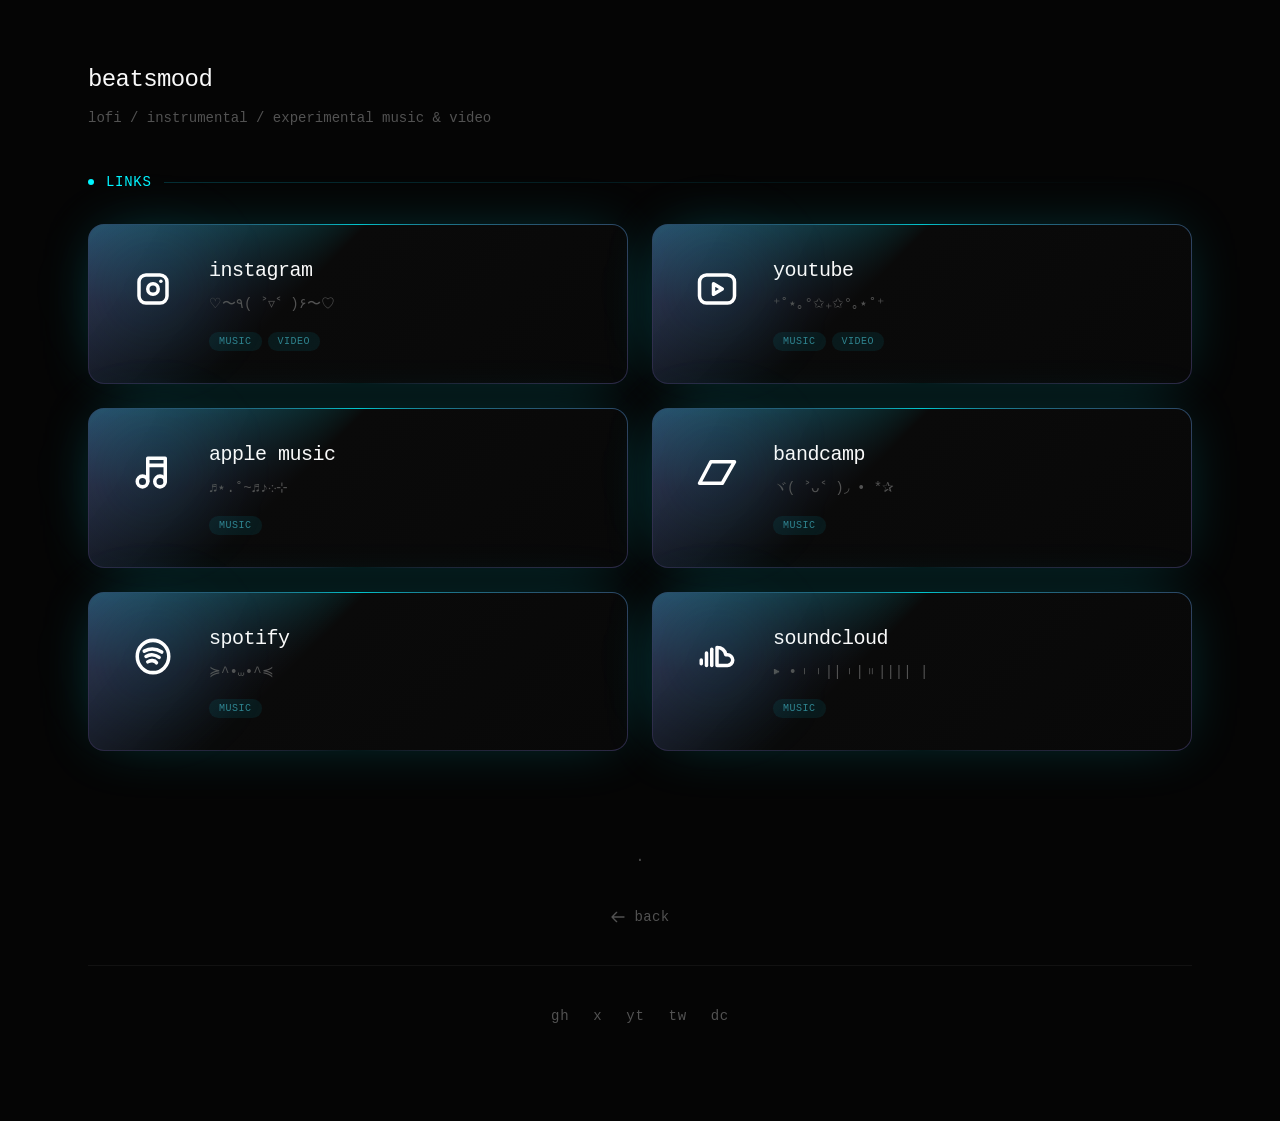
==== beatsmood.html @ aef875f8 "Add files via upload" ====
<!DOCTYPE html>
<html lang="en" class="h-full bg-void" style="view-transition-name:root">
<head>
    <meta charset="UTF-8">
    <meta name="viewport" content="width=device-width, initial-scale=1.0">
    <title>capsule</title>
    <meta name="description" content="builds things">
    <meta name="keywords" content="capsule, ai, beatsmood, music, art, capsulecomtr, artificial intelligence, builds things">
    <meta name="theme-color" content="#050505">
    <meta name="color-scheme" content="dark">
    
    <!-- View Transitions & Router -->
    <meta name="astro-view-transitions-enabled" content="true">
    <meta name="astro-view-transitions-fallback" content="animate">
    <script type="module" src="./astro/ClientRouter.js"></script>
    
    <!-- Favicon & Styles -->
    <link rel="icon" type="image/svg+xml" href="./favicon.svg?v=3">
    <link rel="icon" type="image/png" sizes="32x32" href="./images/logo.png">
    <link rel="canonical" href="https://capsule.com.tr">
    <link rel="stylesheet" href="./astro/BaseLayout.css">
    <script type="module" src="./astro/page.js"></script>
    
    <!-- Social Meta Tags (Open Graph / Twitter) -->
    <meta property="og:type" content="website">
    <meta property="og:url" content="https://capsule.com.tr">
    <meta property="og:title" content="capsule">
    <meta property="og:description" content="builds things.">
    <meta property="og:image" content="https://capsule.com.tr/images/logo.png">
    <meta name="twitter:card" content="summary_large_image">
    <meta name="twitter:creator" content="@capsulecomtr">
    <meta name="twitter:image" content="https://capsule.com.tr/images/logo.png">

    <script type="application/ld+json">
    {
      "@context": "https://schema.org",
      "@type": "WebSite",
      "name": "capsule",
      "url": "https://capsule.com.tr",
      "description": "capsule builds things.",
      "keywords": "capsule, ai, beatsmood, music"
    }
    </script>

    <!-- Plausible Analytics -->
    <script defer data-astro-rerun data-domain="capsule.com.tr" data-api="https://plausible.io/api/event">
    !function(){var t,n,e,i=document.currentScript,o={};function a(t,n,e){window.fetch&&fetch(t,{method:"POST",headers:{"Content-Type":"text/plain"},keepalive:!0,body:JSON.stringify(n)}).then(function(t){e&&e.callback&&e.callback({status:t.status})}).catch(function(t){e&&e.callback&&e.callback({error:t})})}var c=!1,r=location.href,l={},d=-1,u=0,s=0;function w(){var i=v();if(!t&&(d<e||i>=3e3)){d=e;var c={n:"engagement",sd:Math.round(e/n*100),d:o.domain,u:r,p:l,e:i,v:34};u=0,s=0,a(o.endpoint,c)}}function p(){"visible"===document.visibilityState&&document.hasFocus()&&0===u?u=Date.now():"hidden"!==document.visibilityState&&document.hasFocus()||(s=v(),u=0,w())}function v(){return u?s+(Date.now()-u):s}function f(){var t=document.body||{},n=document.documentElement||{};return Math.max(t.scrollHeight||0,t.offsetHeight||0,t.clientHeight||0,n.scrollHeight||0,n.offsetHeight||0,n.clientHeight||0)}function h(){var t,e;return t=window.innerHeight,e=window.scrollY,n<=t?n:e+t}function g(i,v){var g="pageview"===i;if(g&&c&&(w(),n=f(),e=h()),/^localhost$|^127(\.[0-9]+){0,2}\.[0-9]+$|^\[::1?\]$/.test(location.hostname)||"file:"===location.protocol)return m(i,v,"localhost");if((window._phantom||window.__nightmare||window.navigator.webdriver||window.Cypress)&&!window.__plausible)return m(i,v);try{if("true"===window.localStorage.plausible_ignore)return m(i,v,"localStorage flag")}catch(t){}var b={};b.n=i,b.v=34,b.u=location.href,b.d=o.domain,b.r=document.referrer||null,v&&v.meta&&(b.m=JSON.stringify(v.meta)),v&&v.props&&(b.p=v.props),v&&!1===v.interactive&&(b.i=!1),g&&(t=!1,r=b.u,l=b.p,d=-1,s=0,u=Date.now(),c||(document.addEventListener("visibilitychange",p),window.addEventListener("blur",p),window.addEventListener("focus",p),c=!0)),a(o.endpoint,b,v)}function m(n,e,i){i&&o.logging&&console.warn("Ignoring Event: "+i),e&&e.callback&&e.callback(),"pageview"===n&&(t=!0)}!function t(a){o.endpoint=i.getAttribute("data-api")||new URL(i.src).origin+"/api/event",o.domain=i.getAttribute("data-domain"),o.logging=!0,n=f(),e=h(),new ResizeObserver(function(){n=f()}).observe(document.documentElement),document.addEventListener("scroll",function(){var t=h();t>e&&(e=t)}),function(t){function n(n){n&&e===location.pathname||(e=location.pathname,t("pageview"))}var e,i=function(){n(!0)},o=window.history;if(o.pushState){var a=o.pushState;o.pushState=function(){a.apply(this="pageview")},window.addEventListener("popstate",i)}"hidden"===document.visibilityState||"prerender"===document.visibilityState?document.addEventListener("visibilitychange",function(){e||"visible"!==document.visibilityState||n()}):n(),window.addEventListener("pageshow",function(t){t.persisted&&n()})}(g);for(var c=window.plausible&&window.plausible.q||[],r=0;r<c.length;r++)g.apply(this,c[r]);window.plausible=g,window.plausible.init=t,window.plausible.v=34,window.plausible.l=!0}()}();
    </script>
</head>
<body class="min-h-full bg-void font-mono text-text selection:bg-accent/20"> 
    <main class="flex flex-col text-text"> 
        <div data-sponsor-directory="" class="relative mx-auto w-full max-w-6xl px-6 py-16"> 
            
            <!-- Header -->
            <header class="animate-fade-in-up relative mb-10 pr-12 opacity-0 sm:pr-14" style="animation-delay: 0s;"> 
                <h1 class="text-text text-2xl tracking-tight">beatsmood</h1> 
                <p class="text-muted mt-2 max-w-2xl text-sm leading-7">lofi / instrumental / experimental music & video</p>
            </header>
            <!-- Sponsors Sections Loop -->
            <div class="space-y-14"> 
                <div class="animate-fade-in-up opacity-0" style="animation-delay: 0.1s;"> 
                    <section id="platinum" data-sponsor-section=""> 
                        <div class="mb-8"> 
                            <div class="flex items-center gap-3"> 
                                <span class="inline-block size-1.5 rounded-full bg-accent" aria-hidden="true"></span> 
                                <h2 class="text-accent text-sm font-medium tracking-wider uppercase"> links </h2> 
                                <div class="h-px flex-1 bg-gradient-to-r from-cyan-400/20 to-transparent" aria-hidden="true"></div> 
                            </div> 
                        </div> 
                        
                        <div data-sponsor-grid="" class="grid grid-cols-1 gap-6 md:grid-cols-2"> 
                            
                            <!-- Instagram -->
                            <article data-sponsor-card="" data-kind="sponsor" data-tier="platinum" data-categories="photo,video" data-search="workos the only sane way to handle enterprise auth. sponsor platinum auth security"> 
                                <a href="http://instagram.com/beatsmood" target="_blank" rel="noopener noreferrer" class="sponsor-card-platinum group flex h-full items-start gap-5 rounded-2xl p-6 md:gap-6 md:p-8"> 
                                    <div class="relative shrink-0"> 
                                        <div class="absolute -inset-4 rounded-full bg-cyan-400/10 blur-2xl" aria-hidden="true"></div> 
                                        <div role="img" aria-label="workos" class="text-text flex shrink-0 items-center justify-center [&_svg]:size-full relative size-14 md:size-16"> 
                                            <img src="images/svg/instagram.svg" width="144" height="96" alt="Instagram" style="aspect-ratio: 144 / 96; object-fit: contain; filter: brightness(0) invert(1);"> 
                                        </div> 
                                    </div> 
                                    <div class="flex min-w-0 flex-1 flex-col"> 
                                        <h3 class="text-text text-lg font-medium tracking-tight md:text-xl"> instagram </h3>
                                        <p class="text-muted mt-2 text-sm leading-relaxed"> ♡〜٩( ˃▿˂ )۶〜♡ </p>  
                                        <div class="mt-4 flex flex-wrap gap-1.5"> 
                                            <span class="rounded-full bg-cyan-400/[0.08] px-2.5 py-0.5 text-[10px] tracking-wider text-cyan-300/50 uppercase"> music </span>
                                            <span class="rounded-full bg-cyan-400/[0.08] px-2.5 py-0.5 text-[10px] tracking-wider text-cyan-300/50 uppercase"> video </span> 
                                        </div> 
                                    </div> 
                                </a> 
                            </article>

                            <!-- Youtube-->
                            <article data-sponsor-card="" data-kind="sponsor" data-tier="platinum" data-categories="photo,video" data-search="workos the only sane way to handle enterprise auth. sponsor platinum auth security"> 
                                <a href="https://www.youtube.com/@beatsmood" target="_blank" rel="noopener noreferrer" class="sponsor-card-platinum group flex h-full items-start gap-5 rounded-2xl p-6 md:gap-6 md:p-8"> 
                                    <div class="relative shrink-0"> 
                                        <div class="absolute -inset-4 rounded-full bg-cyan-400/10 blur-2xl" aria-hidden="true"></div> 
                                        <div role="img" aria-label="workos" class="text-text flex shrink-0 items-center justify-center [&_svg]:size-full relative size-14 md:size-16"> 
                                            <img src="images/svg/youtube.svg" width="144" height="96" alt="Instagram" style="aspect-ratio: 144 / 96; object-fit: contain; filter: brightness(0) invert(1);"> 
                                        </div> 
                                    </div> 
                                    <div class="flex min-w-0 flex-1 flex-col"> 
                                        <h3 class="text-text text-lg font-medium tracking-tight md:text-xl"> youtube </h3>
                                        <p class="text-muted mt-2 text-sm leading-relaxed"> ⁺˚⋆｡°✩₊✩°｡⋆˚⁺ </p>   
                                        <div class="mt-4 flex flex-wrap gap-1.5"> 
                                            <span class="rounded-full bg-cyan-400/[0.08] px-2.5 py-0.5 text-[10px] tracking-wider text-cyan-300/50 uppercase"> music </span>
                                            <span class="rounded-full bg-cyan-400/[0.08] px-2.5 py-0.5 text-[10px] tracking-wider text-cyan-300/50 uppercase"> video </span> 
                                        </div> 
                                    </div> 
                                </a> 
                            </article>

                            <!-- Apple Music-->
                            <article data-sponsor-card="" data-kind="sponsor" data-tier="platinum" data-categories="photo,video" data-search="workos the only sane way to handle enterprise auth. sponsor platinum auth security"> 
                                <a href="https://music.apple.com/tr/artist/azat/348780564" target="_blank" rel="noopener noreferrer" class="sponsor-card-platinum group flex h-full items-start gap-5 rounded-2xl p-6 md:gap-6 md:p-8"> 
                                    <div class="relative shrink-0"> 
                                        <div class="absolute -inset-4 rounded-full bg-cyan-400/10 blur-2xl" aria-hidden="true"></div> 
                                        <div role="img" aria-label="workos" class="text-text flex shrink-0 items-center justify-center [&_svg]:size-full relative size-14 md:size-16"> 
                                            <img src="images/svg/applemusic.svg" width="144" height="96" alt="Instagram" style="aspect-ratio: 144 / 96; object-fit: contain; filter: brightness(0) invert(1);"> 
                                        </div> 
                                    </div> 
                                    <div class="flex min-w-0 flex-1 flex-col"> 
                                        <h3 class="text-text text-lg font-medium tracking-tight md:text-xl"> apple music </h3>
                                        <p class="text-muted mt-2 text-sm leading-relaxed"> ♬⋆.˚~♬♪܀⊹ </p>   
                                        <div class="mt-4 flex flex-wrap gap-1.5"> 
                                            <span class="rounded-full bg-cyan-400/[0.08] px-2.5 py-0.5 text-[10px] tracking-wider text-cyan-300/50 uppercase"> music </span>
                                        </div> 
                                    </div> 
                                </a> 
                            </article>

                            <!-- Bandcamp-->
                            <article data-sponsor-card="" data-kind="sponsor" data-tier="platinum" data-categories="photo,video" data-search="workos the only sane way to handle enterprise auth. sponsor platinum auth security"> 
                                <a href="https://beatsmood.bandcamp.com/" target="_blank" rel="noopener noreferrer" class="sponsor-card-platinum group flex h-full items-start gap-5 rounded-2xl p-6 md:gap-6 md:p-8"> 
                                    <div class="relative shrink-0"> 
                                        <div class="absolute -inset-4 rounded-full bg-cyan-400/10 blur-2xl" aria-hidden="true"></div> 
                                        <div role="img" aria-label="workos" class="text-text flex shrink-0 items-center justify-center [&_svg]:size-full relative size-14 md:size-16"> 
                                            <img src="images/svg/bandcamp.svg" width="144" height="96" alt="Instagram" style="aspect-ratio: 144 / 96; object-fit: contain; filter: brightness(0) invert(1);"> 
                                        </div> 
                                    </div> 
                                    <div class="flex min-w-0 flex-1 flex-col"> 
                                        <h3 class="text-text text-lg font-medium tracking-tight md:text-xl"> bandcamp </h3>
                                        <p class="text-muted mt-2 text-sm leading-relaxed"> ヾ( ˃ᴗ˂ )◞ • *✰ </p>   
                                        <div class="mt-4 flex flex-wrap gap-1.5"> 
                                            <span class="rounded-full bg-cyan-400/[0.08] px-2.5 py-0.5 text-[10px] tracking-wider text-cyan-300/50 uppercase"> music </span>
                                        </div> 
                                    </div> 
                                </a> 
                            </article>

                            <!-- Spotify-->
                            <article data-sponsor-card="" data-kind="sponsor" data-tier="platinum" data-categories="photo,video" data-search="workos the only sane way to handle enterprise auth. sponsor platinum auth security"> 
                                <a href="https://open.spotify.com/artist/1StrJSAd3ffUzqetmzJPge?si=01u1Bt7pSZeJ5O25M0xDhw" target="_blank" rel="noopener noreferrer" class="sponsor-card-platinum group flex h-full items-start gap-5 rounded-2xl p-6 md:gap-6 md:p-8"> 
                                    <div class="relative shrink-0"> 
                                        <div class="absolute -inset-4 rounded-full bg-cyan-400/10 blur-2xl" aria-hidden="true"></div> 
                                        <div role="img" aria-label="workos" class="text-text flex shrink-0 items-center justify-center [&_svg]:size-full relative size-14 md:size-16"> 
                                            <img src="images/svg/spotify.svg" width="144" height="96" alt="Instagram" style="aspect-ratio: 144 / 96; object-fit: contain; filter: brightness(0) invert(1);"> 
                                        </div> 
                                    </div> 
                                    <div class="flex min-w-0 flex-1 flex-col"> 
                                        <h3 class="text-text text-lg font-medium tracking-tight md:text-xl"> spotify </h3>
                                        <p class="text-muted mt-2 text-sm leading-relaxed"> ≽^•⩊•^≼ </p>   
                                        <div class="mt-4 flex flex-wrap gap-1.5"> 
                                            <span class="rounded-full bg-cyan-400/[0.08] px-2.5 py-0.5 text-[10px] tracking-wider text-cyan-300/50 uppercase"> music </span>
                                        </div> 
                                    </div> 
                                </a> 
                            </article>

                            <!-- Soundcloud-->
                            <article data-sponsor-card="" data-kind="sponsor" data-tier="platinum" data-categories="photo,video" data-search="workos the only sane way to handle enterprise auth. sponsor platinum auth security"> 
                                <a href="https://soundcloud.com/beatsmood" target="_blank" rel="noopener noreferrer" class="sponsor-card-platinum group flex h-full items-start gap-5 rounded-2xl p-6 md:gap-6 md:p-8"> 
                                    <div class="relative shrink-0"> 
                                        <div class="absolute -inset-4 rounded-full bg-cyan-400/10 blur-2xl" aria-hidden="true"></div> 
                                        <div role="img" aria-label="workos" class="text-text flex shrink-0 items-center justify-center [&_svg]:size-full relative size-14 md:size-16"> 
                                            <img src="images/svg/soundcloud.svg" width="144" height="96" alt="Instagram" style="aspect-ratio: 144 / 96; object-fit: contain; filter: brightness(0) invert(1);"> 
                                        </div> 
                                    </div> 
                                    <div class="flex min-w-0 flex-1 flex-col"> 
                                        <h3 class="text-text text-lg font-medium tracking-tight md:text-xl"> soundcloud </h3>
                                        <p class="text-muted mt-2 text-sm leading-relaxed"> ▶︎ •၊၊||၊|။|||| | </p>   
                                        <div class="mt-4 flex flex-wrap gap-1.5"> 
                                            <span class="rounded-full bg-cyan-400/[0.08] px-2.5 py-0.5 text-[10px] tracking-wider text-cyan-300/50 uppercase"> music </span>
                                        </div> 
                                    </div> 
                                </a> 
                            </article>
                        </div> 
                    </section> 
                </div>

                <!-- Call to Action Footer Section -->
                <div class="animate-fade-in-up opacity-0" style="animation-delay: 0.15s;">
                    <footer class="text-muted animate-fade-in-up mt-24 text-center text-sm opacity-0" style="animation-delay: 0.2s;">
                        .
                    </footer> 
                </div> 
            </div> 

            <!-- Aside Back Button -->
            <aside class="mb-8 text-center"> 
                <a href="index.html" class="group mt-8 -mb-4 inline-flex items-center justify-center gap-2 p-2 text-muted transition-colors duration-200 hover:text-text"> 
                    <svg xmlns="http://www.w3.org/2000/svg" class="size-4" fill="none" viewBox="0 0 24 24" stroke="currentColor"> 
                        <path stroke-linecap="round" stroke-linejoin="round" stroke-width="2" d="M10 19l-7-7m0 0l7-7m-7 7h18"></path> 
                    </svg> 
                    <span class="text-sm tracking-wide">back</span> 
                </a> 
            </aside> 

            <!-- Main Footer -->
            <footer class="[--space:--spacing(6)] sm:[--space:--spacing(10)] border-t border-white/5 pt-(--space) pb-safe-offset-(--space) mb-8"> 
                <div class="container mx-auto px-4"> 
                    <div class="flex w-full items-center justify-center gap-x-6 text-sm tracking-wider"> 
                    <a href="https://github.com/capsulecomtr" target="_blank" rel="noopener noreferrer" class="text-muted transition-colors duration-200 hover:text-text">gh</a>
                    <a href="https://twitter.com/capsulecomtr" target="_blank" rel="noopener noreferrer" class="text-muted transition-colors duration-200 hover:text-text">x</a>
                    <a href="https://youtube.com/@capsulecomtr" target="_blank" rel="noopener noreferrer" class="text-muted transition-colors duration-200 hover:text-text">yt</a>
                    <a href="javascript:void(0)" class="text-muted transition-colors duration-200 hover:text-text">tw</a>
                    <a href="javascript:void(0)" class="text-muted transition-colors duration-200 hover:text-text">dc</a> 
                    </div> 
                </div> 
            </footer> 

        </div> 
    </main> 

    <!-- Client-Side Filter Script -->
    <script type="module">
        const S=()=>{
            const r=document.querySelector("[data-sponsor-directory]");
            if(!(r instanceof HTMLElement)||r.dataset.initialized==="true")return;
            r.dataset.initialized="true";
            const s=r.querySelector("[data-sponsor-search]"),f=r.querySelector("[data-no-results]"),h=r.querySelector("[data-clear-filters]"),a=r.querySelector("[data-sponsor-filters-toggle]"),i=r.querySelector("[data-sponsor-filters-panel]"),g=r.querySelector("[data-sponsor-filters-active-dot]"),v=Array.from(r.querySelectorAll("[data-sponsor-section]")),u=Array.from(r.querySelectorAll("[data-category-filter]"));
            if(!(s instanceof HTMLInputElement))return;
            const m=e=>{i instanceof HTMLElement&&a instanceof HTMLButtonElement&&(i.hidden=!e,a.setAttribute("aria-expanded",String(e)),a.dataset.open=String(e))};
            a instanceof HTMLButtonElement&&a.addEventListener("click",()=>{const e=i instanceof HTMLElement&&i.hidden;m(e)});
            const T=()=>u.flatMap(e=>e instanceof HTMLButtonElement?e.dataset.active==="true"?[e.value]:[]:[]),p=e=>{u.forEach(t=>{if(!(t instanceof HTMLButtonElement))return;const n=e.includes(t.value);t.dataset.active=String(n),t.setAttribute("aria-pressed",String(n))})},q=(e,t)=>{const n=new URL(window.location.href);e?n.searchParams.set("q",e):n.searchParams.delete("q"),t.length>0?n.searchParams.set("categories",t.join(",")):n.searchParams.delete("categories");const l=`${n.pathname}${n.search}${n.hash}`;window.history.replaceState({},"",l)},c=({updateUrl:e}={updateUrl:!0})=>{const t=s.value.trim().toLowerCase(),n=T();let l=0;if(v.forEach(o=>{if(!(o instanceof HTMLElement))return;const M=Array.from(o.querySelectorAll("[data-sponsor-card]"));let E=0;M.forEach(d=>{if(!(d instanceof HTMLElement))return;const w=d.dataset.search??"",A=(d.dataset.categories??"").split(",").filter(Boolean),B=t.length===0||w.includes(t),C=n.length===0||n.some(U=>A.includes(U)),L=B&&C;d.hidden=!L,L&&(l+=1,E+=1)}),o.hidden=E===0}),f instanceof HTMLElement&&(f.hidden=l!==0),g instanceof HTMLElement){const o=(t.length>0?1:0)+n.length;g.classList.toggle("hidden",o===0)}e&&q(t,n)},H=()=>{const e=new URLSearchParams(window.location.search),t=e.get("q")??"",n=(e.get("categories")??"").split(",").filter(Boolean);s.value=t,p(n)};
            u.forEach(e=>{e instanceof HTMLButtonElement&&e.addEventListener("click",()=>{const t=e.dataset.active==="true";e.dataset.active=String(!t),e.setAttribute("aria-pressed",String(!t)),c()})}),s.addEventListener("input",()=>{c()}),h instanceof HTMLButtonElement&&h.addEventListener("click",()=>{s.value="",p([]),c()}),H();
            const y=new URLSearchParams(window.location.search);
            ((y.get("q")??"").trim().length>0||(y.get("categories")??"").length>0)&&m(!0),c({updateUrl:!1})
        };
        S();
        document.addEventListener("astro:page-load", S);
    </script>
</body>
</html>
---- astro/BaseLayout.css ----
@layer properties{@supports (((-webkit-hyphens:none)) and (not (margin-trim:inline))) or ((-moz-orient:inline) and (not (color:rgb(from red r g b)))){*,:before,:after,::backdrop{--tw-translate-x:0;--tw-translate-y:0;--tw-translate-z:0;--tw-rotate-x:initial;--tw-rotate-y:initial;--tw-rotate-z:initial;--tw-skew-x:initial;--tw-skew-y:initial;--tw-space-y-reverse:0;--tw-border-style:solid;--tw-gradient-position:initial;--tw-gradient-from:#0000;--tw-gradient-via:#0000;--tw-gradient-to:#0000;--tw-gradient-stops:initial;--tw-gradient-via-stops:initial;--tw-gradient-from-position:0%;--tw-gradient-via-position:50%;--tw-gradient-to-position:100%;--tw-leading:initial;--tw-font-weight:initial;--tw-tracking:initial;--tw-shadow:0 0 #0000;--tw-shadow-color:initial;--tw-shadow-alpha:100%;--tw-inset-shadow:0 0 #0000;--tw-inset-shadow-color:initial;--tw-inset-shadow-alpha:100%;--tw-ring-color:initial;--tw-ring-shadow:0 0 #0000;--tw-inset-ring-color:initial;--tw-inset-ring-shadow:0 0 #0000;--tw-ring-inset:initial;--tw-ring-offset-width:0px;--tw-ring-offset-color:#fff;--tw-ring-offset-shadow:0 0 #0000;--tw-blur:initial;--tw-brightness:initial;--tw-contrast:initial;--tw-grayscale:initial;--tw-hue-rotate:initial;--tw-invert:initial;--tw-opacity:initial;--tw-saturate:initial;--tw-sepia:initial;--tw-drop-shadow:initial;--tw-drop-shadow-color:initial;--tw-drop-shadow-alpha:100%;--tw-drop-shadow-size:initial;--tw-duration:initial;--tw-ease:initial;--border-angle:0deg}}}@layer theme{:root,:host{--font-sans:ui-sans-serif, system-ui, sans-serif, "Apple Color Emoji", "Segoe UI Emoji", "Segoe UI Symbol", "Noto Color Emoji";--font-mono:"Geist Mono", ui-monospace, monospace;--color-emerald-400:oklch(76.5% .177 163.223);--color-cyan-300:oklch(86.5% .127 207.078);--color-cyan-400:oklch(78.9% .154 211.53);--color-slate-200:oklch(92.9% .013 255.508);--color-black:var(--color-void);--color-white:var(--color-text);--spacing:.25rem;--container-xs:20rem;--container-2xl:42rem;--container-3xl:48rem;--container-4xl:56rem;--container-5xl:64rem;--container-6xl:72rem;--text-xs:.75rem;--text-xs--line-height:calc(1 / .75);--text-sm:.875rem;--text-sm--line-height:calc(1.25 / .875);--text-base:1rem;--text-base--line-height: 1.5 ;--text-lg:1.125rem;--text-lg--line-height:calc(1.75 / 1.125);--text-xl:1.25rem;--text-xl--line-height:calc(1.75 / 1.25);--text-2xl:1.5rem;--text-2xl--line-height:calc(2 / 1.5);--text-3xl:1.875rem;--text-3xl--line-height: 1.2 ;--text-8xl:6rem;--text-8xl--line-height:1;--font-weight-light:300;--font-weight-medium:500;--font-weight-bold:700;--tracking-tighter:-.05em;--tracking-tight:-.025em;--tracking-wide:.025em;--tracking-wider:.05em;--leading-relaxed:1.625;--radius-lg:.5rem;--radius-xl:.75rem;--radius-2xl:1rem;--ease-out:cubic-bezier(0, 0, .2, 1);--blur-2xl:40px;--default-transition-duration:.15s;--default-transition-timing-function:cubic-bezier(.4, 0, .2, 1);--default-font-family:var(--font-sans);--default-mono-font-family:var(--font-mono);--color-void:#050505;--color-surface:#0a0a0a;--color-muted:#525252;--color-subtle:#a3a3a3;--color-text:#fafafa;--color-accent:#00f5ff;--color-capsule-blue:var(--color-accent);--color-gold:#d4a853;--color-silver:#94a3b8;--animate-fade-in-up:fade-in-up .6s cubic-bezier(.16, 1, .3, 1) forwards}}@layer base{*,:after,:before,::backdrop{box-sizing:border-box;border:0 solid;margin:0;padding:0}::file-selector-button{box-sizing:border-box;border:0 solid;margin:0;padding:0}html,:host{-webkit-text-size-adjust:100%;tab-size:4;line-height:1.5;font-family:var(--default-font-family,ui-sans-serif, system-ui, sans-serif, "Apple Color Emoji", "Segoe UI Emoji", "Segoe UI Symbol", "Noto Color Emoji");font-feature-settings:var(--default-font-feature-settings,normal);font-variation-settings:var(--default-font-variation-settings,normal);-webkit-tap-highlight-color:transparent}hr{height:0;color:inherit;border-top-width:1px}abbr:where([title]){-webkit-text-decoration:underline dotted;text-decoration:underline dotted}h1,h2,h3,h4,h5,h6{font-size:inherit;font-weight:inherit}a{color:inherit;-webkit-text-decoration:inherit;text-decoration:inherit}b,strong{font-weight:bolder}code,kbd,samp,pre{font-family:var(--default-mono-font-family,ui-monospace, SFMono-Regular, Menlo, Monaco, Consolas, "Liberation Mono", "Courier New", monospace);font-feature-settings:var(--default-mono-font-feature-settings,normal);font-variation-settings:var(--default-mono-font-variation-settings,normal);font-size:1em}small{font-size:80%}sub,sup{vertical-align:baseline;font-size:75%;line-height:0;position:relative}sub{bottom:-.25em}sup{top:-.5em}table{text-indent:0;border-color:inherit;border-collapse:collapse}:-moz-focusring{outline:auto}progress{vertical-align:baseline}summary{display:list-item}ol,ul,menu{list-style:none}img,svg,video,canvas,audio,iframe,embed,object{vertical-align:middle;display:block}img,video{max-width:100%;height:auto}button,input,select,optgroup,textarea{font:inherit;font-feature-settings:inherit;font-variation-settings:inherit;letter-spacing:inherit;color:inherit;opacity:1;background-color:#0000;border-radius:0}::file-selector-button{font:inherit;font-feature-settings:inherit;font-variation-settings:inherit;letter-spacing:inherit;color:inherit;opacity:1;background-color:#0000;border-radius:0}:where(select:is([multiple],[size])) optgroup{font-weight:bolder}:where(select:is([multiple],[size])) optgroup option{padding-inline-start:20px}::file-selector-button{margin-inline-end:4px}::placeholder{opacity:1}@supports (not ((-webkit-appearance:-apple-pay-button))) or (contain-intrinsic-size:1px){::placeholder{color:currentColor}@supports (color:color-mix(in lab,red,red)){::placeholder{color:color-mix(in oklab,currentcolor 50%,transparent)}}}textarea{resize:vertical}::-webkit-search-decoration{-webkit-appearance:none}::-webkit-date-and-time-value{min-height:1lh;text-align:inherit}::-webkit-datetime-edit{display:inline-flex}::-webkit-datetime-edit-fields-wrapper{padding:0}::-webkit-datetime-edit{padding-block:0}::-webkit-datetime-edit-year-field{padding-block:0}::-webkit-datetime-edit-month-field{padding-block:0}::-webkit-datetime-edit-day-field{padding-block:0}::-webkit-datetime-edit-hour-field{padding-block:0}::-webkit-datetime-edit-minute-field{padding-block:0}::-webkit-datetime-edit-second-field{padding-block:0}::-webkit-datetime-edit-millisecond-field{padding-block:0}::-webkit-datetime-edit-meridiem-field{padding-block:0}::-webkit-calendar-picker-indicator{line-height:1}:-moz-ui-invalid{box-shadow:none}button,input:where([type=button],[type=reset],[type=submit]){appearance:button}::file-selector-button{appearance:button}::-webkit-inner-spin-button{height:auto}::-webkit-outer-spin-button{height:auto}[hidden]:where(:not([hidden=until-found])){display:none!important}body{-webkit-font-smoothing:antialiased;-moz-osx-font-smoothing:grayscale}.bg-blend{background-image:linear-gradient(#e8dcff00,#e8dcff05 12%,#e8dcff09 17.15%,#e8dcff13 24.5%,#e8dcff26 35%,#e8dcff4d 50%,#e8dcff)}.animated-bg{background-image:url(../assets/animated-bg.svg);background-size:cover}}@layer components;@layer utilities{.pointer-events-none{pointer-events:none}.absolute{position:absolute}.relative{position:relative}.static{position:static}.-inset-4{inset:calc(var(--spacing) * -4)}.start{inset-inline-start:var(--spacing)}.-top-0\.5{top:calc(var(--spacing) * -.5)}.top-0{top:calc(var(--spacing) * 0)}.top-1\/2{top:50%}.-right-0\.5{right:calc(var(--spacing) * -.5)}.right-0{right:calc(var(--spacing) * 0)}.right-1{right:calc(var(--spacing) * 1)}.right-2{right:calc(var(--spacing) * 2)}.right-3{right:calc(var(--spacing) * 3)}.bottom-0{bottom:calc(var(--spacing) * 0)}.bottom-2{bottom:calc(var(--spacing) * 2)}.left-0{left:calc(var(--spacing) * 0)}.left-1{left:calc(var(--spacing) * 1)}.left-1\/2{left:50%}.left-2{left:calc(var(--spacing) * 2)}.left-3{left:calc(var(--spacing) * 3)}.z-0{z-index:0}.z-10{z-index:10}.container{width:100%}@media(min-width:40rem){.container{max-width:40rem}}@media(min-width:48rem){.container{max-width:48rem}}@media(min-width:64rem){.container{max-width:64rem}}@media(min-width:80rem){.container{max-width:80rem}}@media(min-width:96rem){.container{max-width:96rem}}.mx-auto{margin-inline:auto}.my-12{margin-block:calc(var(--spacing) * 12)}.prose{color:var(--tw-prose-body);max-width:65ch}.prose :where(p):not(:where([class~=not-prose],[class~=not-prose] *)){margin-top:1.25em;margin-bottom:1.25em}.prose :where([class~=lead]):not(:where([class~=not-prose],[class~=not-prose] *)){color:var(--tw-prose-lead);margin-top:1.2em;margin-bottom:1.2em;font-size:1.25em;line-height:1.6}.prose :where(a):not(:where([class~=not-prose],[class~=not-prose] *)){color:var(--tw-prose-links);font-weight:500;text-decoration:none;transition:color .2s}.prose :where(a):not(:where([class~=not-prose],[class~=not-prose] *)):hover{text-decoration:underline}.prose :where(strong):not(:where([class~=not-prose],[class~=not-prose] *)){color:var(--tw-prose-bold);font-weight:600}.prose :where(a strong):not(:where([class~=not-prose],[class~=not-prose] *)),.prose :where(blockquote strong):not(:where([class~=not-prose],[class~=not-prose] *)),.prose :where(thead th strong):not(:where([class~=not-prose],[class~=not-prose] *)){color:inherit}.prose :where(ol):not(:where([class~=not-prose],[class~=not-prose] *)){margin-top:1.25em;margin-bottom:1.25em;padding-inline-start:1.625em;list-style-type:decimal}.prose :where(ol[type=A]):not(:where([class~=not-prose],[class~=not-prose] *)){list-style-type:upper-alpha}.prose :where(ol[type=a]):not(:where([class~=not-prose],[class~=not-prose] *)){list-style-type:lower-alpha}.prose :where(ol[type=A s]):not(:where([class~=not-prose],[class~=not-prose] *)){list-style-type:upper-alpha}.prose :where(ol[type=a s]):not(:where([class~=not-prose],[class~=not-prose] *)){list-style-type:lower-alpha}.prose :where(ol[type=I]):not(:where([class~=not-prose],[class~=not-prose] *)){list-style-type:upper-roman}.prose :where(ol[type=i]):not(:where([class~=not-prose],[class~=not-prose] *)){list-style-type:lower-roman}.prose :where(ol[type=I s]):not(:where([class~=not-prose],[class~=not-prose] *)){list-style-type:upper-roman}.prose :where(ol[type=i s]):not(:where([class~=not-prose],[class~=not-prose] *)){list-style-type:lower-roman}.prose :where(ol[type="1"]):not(:where([class~=not-prose],[class~=not-prose] *)){list-style-type:decimal}.prose :where(ul):not(:where([class~=not-prose],[class~=not-prose] *)){margin-top:1.25em;margin-bottom:1.25em;padding-inline-start:1.625em;list-style-type:disc}.prose :where(ol>li):not(:where([class~=not-prose],[class~=not-prose] *))::marker{color:var(--tw-prose-counters);font-weight:400}.prose :where(ul>li):not(:where([class~=not-prose],[class~=not-prose] *))::marker{color:var(--tw-prose-bullets)}.prose :where(dt):not(:where([class~=not-prose],[class~=not-prose] *)){color:var(--tw-prose-headings);margin-top:1.25em;font-weight:600}.prose :where(hr):not(:where([class~=not-prose],[class~=not-prose] *)){border-color:var(--tw-prose-hr);border-top-width:1px;margin-top:3em;margin-bottom:3em}.prose :where(blockquote):not(:where([class~=not-prose],[class~=not-prose] *)){color:var(--tw-prose-quotes);border-inline-start-width:.25rem;border-inline-start-color:var(--tw-prose-quote-borders);quotes:"“""”""‘""’";border-left-width:2px;margin-top:1.6em;margin-bottom:1.6em;padding-inline-start:1em;font-style:normal;font-weight:500}.prose :where(blockquote p:first-of-type):not(:where([class~=not-prose],[class~=not-prose] *)):before{content:none}.prose :where(blockquote p:last-of-type):not(:where([class~=not-prose],[class~=not-prose] *)):after{content:close-quote}.prose :where(h1):not(:where([class~=not-prose],[class~=not-prose] *)){color:var(--tw-prose-headings);letter-spacing:-.025em;margin-top:0;margin-bottom:.888889em;font-size:2.25em;font-weight:500;line-height:1.11111}.prose :where(h1 strong):not(:where([class~=not-prose],[class~=not-prose] *)){color:inherit;font-weight:900}.prose :where(h2):not(:where([class~=not-prose],[class~=not-prose] *)){color:var(--tw-prose-headings);letter-spacing:-.025em;margin-top:2em;margin-bottom:1em;font-size:1.5em;font-weight:500;line-height:1.33333}.prose :where(h2 strong):not(:where([class~=not-prose],[class~=not-prose] *)){color:inherit;font-weight:800}.prose :where(h3):not(:where([class~=not-prose],[class~=not-prose] *)){color:var(--tw-prose-headings);margin-top:1.6em;margin-bottom:.6em;font-size:1.25em;font-weight:500;line-height:1.6}.prose :where(h3 strong):not(:where([class~=not-prose],[class~=not-prose] *)){color:inherit;font-weight:700}.prose :where(h4):not(:where([class~=not-prose],[class~=not-prose] *)){color:var(--tw-prose-headings);margin-top:1.5em;margin-bottom:.5em;font-weight:600;line-height:1.5}.prose :where(h4 strong):not(:where([class~=not-prose],[class~=not-prose] *)){color:inherit;font-weight:700}.prose :where(img):not(:where([class~=not-prose],[class~=not-prose] *)){margin-top:2em;margin-bottom:2em}.prose :where(picture):not(:where([class~=not-prose],[class~=not-prose] *)){margin-top:2em;margin-bottom:2em;display:block}.prose :where(video):not(:where([class~=not-prose],[class~=not-prose] *)){margin-top:2em;margin-bottom:2em}.prose :where(kbd):not(:where([class~=not-prose],[class~=not-prose] *)){color:var(--tw-prose-kbd);box-shadow:0 0 0 1px var(--tw-prose-kbd-shadows),0 3px 0 var(--tw-prose-kbd-shadows);padding-top:.1875em;padding-inline-end:.375em;padding-bottom:.1875em;border-radius:.3125rem;padding-inline-start:.375em;font-family:inherit;font-size:.875em;font-weight:500}.prose :where(code):not(:where([class~=not-prose],[class~=not-prose] *)){color:var(--tw-prose-code);background-color:#00f5ff26;font-size:.875em;font-weight:400}@supports (color:color-mix(in lab,red,red)){.prose :where(code):not(:where([class~=not-prose],[class~=not-prose] *)){background-color:color-mix(in srgb,var(--color-accent) 15%,transparent)}}.prose :where(code):not(:where([class~=not-prose],[class~=not-prose] *)){border-radius:.25rem;padding:.125rem .375rem}.prose :where(code):not(:where([class~=not-prose],[class~=not-prose] *)):before,.prose :where(code):not(:where([class~=not-prose],[class~=not-prose] *)):after{content:none}.prose :where(a code):not(:where([class~=not-prose],[class~=not-prose] *)),.prose :where(h1 code):not(:where([class~=not-prose],[class~=not-prose] *)){color:inherit}.prose :where(h2 code):not(:where([class~=not-prose],[class~=not-prose] *)){color:inherit;font-size:.875em}.prose :where(h3 code):not(:where([class~=not-prose],[class~=not-prose] *)){color:inherit;font-size:.9em}.prose :where(h4 code):not(:where([class~=not-prose],[class~=not-prose] *)),.prose :where(blockquote code):not(:where([class~=not-prose],[class~=not-prose] *)),.prose :where(thead th code):not(:where([class~=not-prose],[class~=not-prose] *)){color:inherit}.prose :where(pre):not(:where([class~=not-prose],[class~=not-prose] *)){color:var(--tw-prose-pre-code);background-color:var(--tw-prose-pre-bg);padding-top:.857143em;padding-inline-end:1.14286em;padding-bottom:.857143em;border:1px solid #fafafa1a;border-radius:.5rem;margin-top:1.71429em;margin-bottom:1.71429em;padding-inline-start:1.14286em;font-size:.875em;font-weight:400;line-height:1.71429;overflow-x:auto}@supports (color:color-mix(in lab,red,red)){.prose :where(pre):not(:where([class~=not-prose],[class~=not-prose] *)){border:1px solid color-mix(in srgb,var(--color-text) 10%,transparent)}}.prose :where(pre code):not(:where([class~=not-prose],[class~=not-prose] *)){font-weight:inherit;color:inherit;font-size:inherit;font-family:inherit;line-height:inherit;background-color:#0000;border-width:0;border-radius:0;padding:0}.prose :where(pre code):not(:where([class~=not-prose],[class~=not-prose] *)):before,.prose :where(pre code):not(:where([class~=not-prose],[class~=not-prose] *)):after{content:none}.prose :where(table):not(:where([class~=not-prose],[class~=not-prose] *)){table-layout:auto;width:100%;margin-top:2em;margin-bottom:2em;font-size:.875em;line-height:1.71429}.prose :where(thead):not(:where([class~=not-prose],[class~=not-prose] *)){border-bottom-width:1px;border-bottom-color:var(--tw-prose-th-borders)}.prose :where(thead th):not(:where([class~=not-prose],[class~=not-prose] *)){color:var(--tw-prose-headings);vertical-align:bottom;padding-inline-end:.571429em;padding-bottom:.571429em;padding-inline-start:.571429em;font-weight:600}.prose :where(tbody tr):not(:where([class~=not-prose],[class~=not-prose] *)){border-bottom-width:1px;border-bottom-color:var(--tw-prose-td-borders)}.prose :where(tbody tr:last-child):not(:where([class~=not-prose],[class~=not-prose] *)){border-bottom-width:0}.prose :where(tbody td):not(:where([class~=not-prose],[class~=not-prose] *)){vertical-align:baseline}.prose :where(tfoot):not(:where([class~=not-prose],[class~=not-prose] *)){border-top-width:1px;border-top-color:var(--tw-prose-th-borders)}.prose :where(tfoot td):not(:where([class~=not-prose],[class~=not-prose] *)){vertical-align:top}.prose :where(th,td):not(:where([class~=not-prose],[class~=not-prose] *)){text-align:start}.prose :where(figure>*):not(:where([class~=not-prose],[class~=not-prose] *)){margin-top:0;margin-bottom:0}.prose :where(figcaption):not(:where([class~=not-prose],[class~=not-prose] *)){color:var(--tw-prose-captions);margin-top:.857143em;font-size:.875em;line-height:1.42857}.prose{--tw-prose-body:var(--color-subtle);--tw-prose-headings:var(--color-text);--tw-prose-lead:var(--color-subtle);--tw-prose-links:var(--color-accent);--tw-prose-bold:var(--color-text);--tw-prose-counters:var(--color-muted);--tw-prose-bullets:var(--color-muted);--tw-prose-hr:var(--color-muted);--tw-prose-quotes:var(--color-subtle);--tw-prose-quote-borders:var(--color-accent);--tw-prose-captions:var(--color-muted);--tw-prose-kbd:oklch(21% .034 264.665);--tw-prose-kbd-shadows:oklab(21% -.00316127 -.0338527/.1);--tw-prose-code:var(--color-accent);--tw-prose-pre-code:var(--color-text);--tw-prose-pre-bg:var(--color-surface);--tw-prose-th-borders:var(--color-muted);--tw-prose-td-borders:var(--color-muted);--tw-prose-invert-body:var(--color-subtle);--tw-prose-invert-headings:var(--color-text);--tw-prose-invert-lead:var(--color-subtle);--tw-prose-invert-links:var(--color-accent);--tw-prose-invert-bold:var(--color-text);--tw-prose-invert-counters:var(--color-muted);--tw-prose-invert-bullets:var(--color-muted);--tw-prose-invert-hr:var(--color-muted);--tw-prose-invert-quotes:var(--color-subtle);--tw-prose-invert-quote-borders:var(--color-accent);--tw-prose-invert-captions:var(--color-muted);--tw-prose-invert-kbd:#fff;--tw-prose-invert-kbd-shadows:#ffffff1a;--tw-prose-invert-code:var(--color-accent);--tw-prose-invert-pre-code:var(--color-text);--tw-prose-invert-pre-bg:var(--color-surface);--tw-prose-invert-th-borders:var(--color-muted);--tw-prose-invert-td-borders:var(--color-muted);font-size:1rem;line-height:1.75}.prose :where(picture>img):not(:where([class~=not-prose],[class~=not-prose] *)){margin-top:0;margin-bottom:0}.prose :where(li):not(:where([class~=not-prose],[class~=not-prose] *)){margin-top:.5em;margin-bottom:.5em}.prose :where(ol>li):not(:where([class~=not-prose],[class~=not-prose] *)),.prose :where(ul>li):not(:where([class~=not-prose],[class~=not-prose] *)){padding-inline-start:.375em}.prose :where(.prose>ul>li p):not(:where([class~=not-prose],[class~=not-prose] *)){margin-top:.75em;margin-bottom:.75em}.prose :where(.prose>ul>li>p:first-child):not(:where([class~=not-prose],[class~=not-prose] *)){margin-top:1.25em}.prose :where(.prose>ul>li>p:last-child):not(:where([class~=not-prose],[class~=not-prose] *)){margin-bottom:1.25em}.prose :where(.prose>ol>li>p:first-child):not(:where([class~=not-prose],[class~=not-prose] *)){margin-top:1.25em}.prose :where(.prose>ol>li>p:last-child):not(:where([class~=not-prose],[class~=not-prose] *)){margin-bottom:1.25em}.prose :where(ul ul,ul ol,ol ul,ol ol):not(:where([class~=not-prose],[class~=not-prose] *)){margin-top:.75em;margin-bottom:.75em}.prose :where(dl):not(:where([class~=not-prose],[class~=not-prose] *)){margin-top:1.25em;margin-bottom:1.25em}.prose :where(dd):not(:where([class~=not-prose],[class~=not-prose] *)){margin-top:.5em;padding-inline-start:1.625em}.prose :where(hr+*):not(:where([class~=not-prose],[class~=not-prose] *)),.prose :where(h2+*):not(:where([class~=not-prose],[class~=not-prose] *)),.prose :where(h3+*):not(:where([class~=not-prose],[class~=not-prose] *)),.prose :where(h4+*):not(:where([class~=not-prose],[class~=not-prose] *)){margin-top:0}.prose :where(thead th:first-child):not(:where([class~=not-prose],[class~=not-prose] *)){padding-inline-start:0}.prose :where(thead th:last-child):not(:where([class~=not-prose],[class~=not-prose] *)){padding-inline-end:0}.prose :where(tbody td,tfoot td):not(:where([class~=not-prose],[class~=not-prose] *)){padding-top:.571429em;padding-inline-end:.571429em;padding-bottom:.571429em;padding-inline-start:.571429em}.prose :where(tbody td:first-child,tfoot td:first-child):not(:where([class~=not-prose],[class~=not-prose] *)){padding-inline-start:0}.prose :where(tbody td:last-child,tfoot td:last-child):not(:where([class~=not-prose],[class~=not-prose] *)){padding-inline-end:0}.prose :where(figure):not(:where([class~=not-prose],[class~=not-prose] *)){margin-top:2em;margin-bottom:2em}.prose :where(.prose>:first-child):not(:where([class~=not-prose],[class~=not-prose] *)){margin-top:0}.prose :where(.prose>:last-child):not(:where([class~=not-prose],[class~=not-prose] *)){margin-bottom:0}.prose :where(blockquote p:first-of-type):not(:where([class~=not-prose],[class~=not-prose] *)):after{content:none}.prose-lg{font-size:1.125rem;line-height:1.77778}.prose-lg :where(p):not(:where([class~=not-prose],[class~=not-prose] *)){margin-top:1.33333em;margin-bottom:1.33333em}.prose-lg :where([class~=lead]):not(:where([class~=not-prose],[class~=not-prose] *)){margin-top:1.09091em;margin-bottom:1.09091em;font-size:1.22222em;line-height:1.45455}.prose-lg :where(blockquote):not(:where([class~=not-prose],[class~=not-prose] *)){margin-top:1.66667em;margin-bottom:1.66667em;padding-inline-start:1em}.prose-lg :where(h1):not(:where([class~=not-prose],[class~=not-prose] *)){margin-top:0;margin-bottom:.833333em;font-size:2.66667em;line-height:1}.prose-lg :where(h2):not(:where([class~=not-prose],[class~=not-prose] *)){margin-top:1.86667em;margin-bottom:1.06667em;font-size:1.66667em;line-height:1.33333}.prose-lg :where(h3):not(:where([class~=not-prose],[class~=not-prose] *)){margin-top:1.66667em;margin-bottom:.666667em;font-size:1.33333em;line-height:1.5}.prose-lg :where(h4):not(:where([class~=not-prose],[class~=not-prose] *)){margin-top:1.77778em;margin-bottom:.444444em;line-height:1.55556}.prose-lg :where(img):not(:where([class~=not-prose],[class~=not-prose] *)),.prose-lg :where(picture):not(:where([class~=not-prose],[class~=not-prose] *)){margin-top:1.77778em;margin-bottom:1.77778em}.prose-lg :where(picture>img):not(:where([class~=not-prose],[class~=not-prose] *)){margin-top:0;margin-bottom:0}.prose-lg :where(video):not(:where([class~=not-prose],[class~=not-prose] *)){margin-top:1.77778em;margin-bottom:1.77778em}.prose-lg :where(kbd):not(:where([class~=not-prose],[class~=not-prose] *)){padding-top:.222222em;padding-inline-end:.444444em;padding-bottom:.222222em;border-radius:.3125rem;padding-inline-start:.444444em;font-size:.888889em}.prose-lg :where(code):not(:where([class~=not-prose],[class~=not-prose] *)){font-size:.888889em}.prose-lg :where(h2 code):not(:where([class~=not-prose],[class~=not-prose] *)){font-size:.866667em}.prose-lg :where(h3 code):not(:where([class~=not-prose],[class~=not-prose] *)){font-size:.875em}.prose-lg :where(pre):not(:where([class~=not-prose],[class~=not-prose] *)){padding-top:1em;padding-inline-end:1.5em;padding-bottom:1em;border-radius:.375rem;margin-top:2em;margin-bottom:2em;padding-inline-start:1.5em;font-size:.888889em;line-height:1.75}.prose-lg :where(ol):not(:where([class~=not-prose],[class~=not-prose] *)),.prose-lg :where(ul):not(:where([class~=not-prose],[class~=not-prose] *)){margin-top:1.33333em;margin-bottom:1.33333em;padding-inline-start:1.55556em}.prose-lg :where(li):not(:where([class~=not-prose],[class~=not-prose] *)){margin-top:.666667em;margin-bottom:.666667em}.prose-lg :where(ol>li):not(:where([class~=not-prose],[class~=not-prose] *)),.prose-lg :where(ul>li):not(:where([class~=not-prose],[class~=not-prose] *)){padding-inline-start:.444444em}.prose-lg :where(.prose-lg>ul>li p):not(:where([class~=not-prose],[class~=not-prose] *)){margin-top:.888889em;margin-bottom:.888889em}.prose-lg :where(.prose-lg>ul>li>p:first-child):not(:where([class~=not-prose],[class~=not-prose] *)){margin-top:1.33333em}.prose-lg :where(.prose-lg>ul>li>p:last-child):not(:where([class~=not-prose],[class~=not-prose] *)){margin-bottom:1.33333em}.prose-lg :where(.prose-lg>ol>li>p:first-child):not(:where([class~=not-prose],[class~=not-prose] *)){margin-top:1.33333em}.prose-lg :where(.prose-lg>ol>li>p:last-child):not(:where([class~=not-prose],[class~=not-prose] *)){margin-bottom:1.33333em}.prose-lg :where(ul ul,ul ol,ol ul,ol ol):not(:where([class~=not-prose],[class~=not-prose] *)){margin-top:.888889em;margin-bottom:.888889em}.prose-lg :where(dl):not(:where([class~=not-prose],[class~=not-prose] *)){margin-top:1.33333em;margin-bottom:1.33333em}.prose-lg :where(dt):not(:where([class~=not-prose],[class~=not-prose] *)){margin-top:1.33333em}.prose-lg :where(dd):not(:where([class~=not-prose],[class~=not-prose] *)){margin-top:.666667em;padding-inline-start:1.55556em}.prose-lg :where(hr):not(:where([class~=not-prose],[class~=not-prose] *)){margin-top:3.11111em;margin-bottom:3.11111em}.prose-lg :where(hr+*):not(:where([class~=not-prose],[class~=not-prose] *)),.prose-lg :where(h2+*):not(:where([class~=not-prose],[class~=not-prose] *)),.prose-lg :where(h3+*):not(:where([class~=not-prose],[class~=not-prose] *)),.prose-lg :where(h4+*):not(:where([class~=not-prose],[class~=not-prose] *)){margin-top:0}.prose-lg :where(table):not(:where([class~=not-prose],[class~=not-prose] *)){font-size:.888889em;line-height:1.5}.prose-lg :where(thead th):not(:where([class~=not-prose],[class~=not-prose] *)){padding-inline-end:.75em;padding-bottom:.75em;padding-inline-start:.75em}.prose-lg :where(thead th:first-child):not(:where([class~=not-prose],[class~=not-prose] *)){padding-inline-start:0}.prose-lg :where(thead th:last-child):not(:where([class~=not-prose],[class~=not-prose] *)){padding-inline-end:0}.prose-lg :where(tbody td,tfoot td):not(:where([class~=not-prose],[class~=not-prose] *)){padding-top:.75em;padding-inline-end:.75em;padding-bottom:.75em;padding-inline-start:.75em}.prose-lg :where(tbody td:first-child,tfoot td:first-child):not(:where([class~=not-prose],[class~=not-prose] *)){padding-inline-start:0}.prose-lg :where(tbody td:last-child,tfoot td:last-child):not(:where([class~=not-prose],[class~=not-prose] *)){padding-inline-end:0}.prose-lg :where(figure):not(:where([class~=not-prose],[class~=not-prose] *)){margin-top:1.77778em;margin-bottom:1.77778em}.prose-lg :where(figure>*):not(:where([class~=not-prose],[class~=not-prose] *)){margin-top:0;margin-bottom:0}.prose-lg :where(figcaption):not(:where([class~=not-prose],[class~=not-prose] *)){margin-top:1em;font-size:.888889em;line-height:1.5}.prose-lg :where(.prose-lg>:first-child):not(:where([class~=not-prose],[class~=not-prose] *)){margin-top:0}.prose-lg :where(.prose-lg>:last-child):not(:where([class~=not-prose],[class~=not-prose] *)){margin-bottom:0}.-mt-0\.5{margin-top:calc(var(--spacing) * -.5)}.mt-1{margin-top:calc(var(--spacing) * 1)}.mt-1\.5{margin-top:calc(var(--spacing) * 1.5)}.mt-2{margin-top:calc(var(--spacing) * 2)}.mt-2\.5{margin-top:calc(var(--spacing) * 2.5)}.mt-3{margin-top:calc(var(--spacing) * 3)}.mt-4{margin-top:calc(var(--spacing) * 4)}.mt-6{margin-top:calc(var(--spacing) * 6)}.mt-8{margin-top:calc(var(--spacing) * 8)}.mt-16{margin-top:calc(var(--spacing) * 16)}.mt-24{margin-top:calc(var(--spacing) * 24)}.-mb-4{margin-bottom:calc(var(--spacing) * -4)}.mb-2{margin-bottom:calc(var(--spacing) * 2)}.mb-3{margin-bottom:calc(var(--spacing) * 3)}.mb-6{margin-bottom:calc(var(--spacing) * 6)}.mb-8{margin-bottom:calc(var(--spacing) * 8)}.mb-10{margin-bottom:calc(var(--spacing) * 10)}.mb-12{margin-bottom:calc(var(--spacing) * 12)}.mb-16{margin-bottom:calc(var(--spacing) * 16)}.flex{display:flex}.grid{display:grid}.hidden{display:none}.inline-block{display:inline-block}.inline-flex{display:inline-flex}.aspect-square{aspect-ratio:1}.size-1\.5{width:calc(var(--spacing) * 1.5);height:calc(var(--spacing) * 1.5)}.size-2{width:calc(var(--spacing) * 2);height:calc(var(--spacing) * 2)}.size-4{width:calc(var(--spacing) * 4);height:calc(var(--spacing) * 4)}.size-5{width:calc(var(--spacing) * 5);height:calc(var(--spacing) * 5)}.size-10{width:calc(var(--spacing) * 10);height:calc(var(--spacing) * 10)}.size-11{width:calc(var(--spacing) * 11);height:calc(var(--spacing) * 11)}.size-12{width:calc(var(--spacing) * 12);height:calc(var(--spacing) * 12)}.size-14{width:calc(var(--spacing) * 14);height:calc(var(--spacing) * 14)}.size-16{width:calc(var(--spacing) * 16);height:calc(var(--spacing) * 16)}.h-3\.5{height:calc(var(--spacing) * 3.5)}.h-6{height:calc(var(--spacing) * 6)}.h-24{height:calc(var(--spacing) * 24)}.h-48{height:calc(var(--spacing) * 48)}.h-\[40vh\]{height:40vh}.h-\[600px\]{height:600px}.h-full{height:100%}.h-px{height:1px}.min-h-full{min-height:100%}.min-h-screen{min-height:100vh}.w-0{width:calc(var(--spacing) * 0)}.w-3\.5{width:calc(var(--spacing) * 3.5)}.w-36{width:calc(var(--spacing) * 36)}.w-\[600px\]{width:600px}.w-full{width:100%}.max-w-2xl{max-width:var(--container-2xl)}.max-w-3xl{max-width:var(--container-3xl)}.max-w-4xl{max-width:var(--container-4xl)}.max-w-5xl{max-width:var(--container-5xl)}.max-w-6xl{max-width:var(--container-6xl)}.max-w-none{max-width:none}.max-w-xs{max-width:var(--container-xs)}.min-w-0{min-width:calc(var(--spacing) * 0)}.min-w-\[50px\]{min-width:50px}.flex-1{flex:1}.shrink-0{flex-shrink:0}.grow{flex-grow:1}.-translate-x-1\/2{--tw-translate-x: -50% ;translate:var(--tw-translate-x) var(--tw-translate-y)}.-translate-y-1\/2{--tw-translate-y: -50% ;translate:var(--tw-translate-x) var(--tw-translate-y)}.transform{transform:var(--tw-rotate-x,) var(--tw-rotate-y,) var(--tw-rotate-z,) var(--tw-skew-x,) var(--tw-skew-y,)}.animate-fade-in-up{animation:var(--animate-fade-in-up)}.cursor-pointer{cursor:pointer}.grid-cols-1{grid-template-columns:repeat(1,minmax(0,1fr))}.flex-col{flex-direction:column}.flex-wrap{flex-wrap:wrap}.items-baseline{align-items:baseline}.items-center{align-items:center}.items-start{align-items:flex-start}.justify-between{justify-content:space-between}.justify-center{justify-content:center}.justify-end{justify-content:flex-end}.gap-0{gap:calc(var(--spacing) * 0)}.gap-1{gap:calc(var(--spacing) * 1)}.gap-1\.5{gap:calc(var(--spacing) * 1.5)}.gap-2{gap:calc(var(--spacing) * 2)}.gap-3{gap:calc(var(--spacing) * 3)}.gap-4{gap:calc(var(--spacing) * 4)}.gap-5{gap:calc(var(--spacing) * 5)}.gap-6{gap:calc(var(--spacing) * 6)}:where(.space-y-14>:not(:last-child)){--tw-space-y-reverse:0;margin-block-start:calc(calc(var(--spacing) * 14) * var(--tw-space-y-reverse));margin-block-end:calc(calc(var(--spacing) * 14) * calc(1 - var(--tw-space-y-reverse)))}.gap-x-5{column-gap:calc(var(--spacing) * 5)}.gap-x-6{column-gap:calc(var(--spacing) * 6)}.overflow-hidden{overflow:hidden}.overflow-visible{overflow:visible}.rounded-2xl{border-radius:var(--radius-2xl)}.rounded-full{border-radius:3.40282e38px}.rounded-lg{border-radius:var(--radius-lg)}.rounded-xl{border-radius:var(--radius-xl)}.border{border-style:var(--tw-border-style);border-width:1px}.border-t{border-top-style:var(--tw-border-style);border-top-width:1px}.border-b{border-bottom-style:var(--tw-border-style);border-bottom-width:1px}.border-l-2{border-left-style:var(--tw-border-style);border-left-width:2px}.border-accent\/40{border-color:#00f5ff66}@supports (color:color-mix(in lab,red,red)){.border-accent\/40{border-color:color-mix(in oklab,var(--color-accent) 40%,transparent)}}.border-cyan-400\/20{border-color:#00d2ef33}@supports (color:color-mix(in lab,red,red)){.border-cyan-400\/20{border-color:color-mix(in oklab,var(--color-cyan-400) 20%,transparent)}}.border-emerald-400\/15{border-color:#00d29426}@supports (color:color-mix(in lab,red,red)){.border-emerald-400\/15{border-color:color-mix(in oklab,var(--color-emerald-400) 15%,transparent)}}.border-gold\/20{border-color:#d4a85333}@supports (color:color-mix(in lab,red,red)){.border-gold\/20{border-color:color-mix(in oklab,var(--color-gold) 20%,transparent)}}.border-silver\/15{border-color:#94a3b826}@supports (color:color-mix(in lab,red,red)){.border-silver\/15{border-color:color-mix(in oklab,var(--color-silver) 15%,transparent)}}.border-white\/5{border-color:#fafafa0d}@supports (color:color-mix(in lab,red,red)){.border-white\/5{border-color:color-mix(in oklab,var(--color-white) 5%,transparent)}}.border-white\/10{border-color:#fafafa1a}@supports (color:color-mix(in lab,red,red)){.border-white\/10{border-color:color-mix(in oklab,var(--color-white) 10%,transparent)}}.bg-\[\#e8dcfe\]\!{background-color:#e8dcfe!important}.bg-accent{background-color:var(--color-accent)}.bg-accent\/40{background-color:#00f5ff66}@supports (color:color-mix(in lab,red,red)){.bg-accent\/40{background-color:color-mix(in oklab,var(--color-accent) 40%,transparent)}}.bg-black{background-color:var(--color-black)}.bg-cyan-400\/10{background-color:#00d2ef1a}@supports (color:color-mix(in lab,red,red)){.bg-cyan-400\/10{background-color:color-mix(in oklab,var(--color-cyan-400) 10%,transparent)}}.bg-cyan-400\/\[0\.08\]{background-color:#00d2ef14}@supports (color:color-mix(in lab,red,red)){.bg-cyan-400\/\[0\.08\]{background-color:color-mix(in oklab,var(--color-cyan-400) 8%,transparent)}}.bg-emerald-400{background-color:var(--color-emerald-400)}.bg-emerald-400\/\[0\.08\]{background-color:#00d29414}@supports (color:color-mix(in lab,red,red)){.bg-emerald-400\/\[0\.08\]{background-color:color-mix(in oklab,var(--color-emerald-400) 8%,transparent)}}.bg-gold{background-color:var(--color-gold)}.bg-gold\/\[0\.08\]{background-color:#d4a85314}@supports (color:color-mix(in lab,red,red)){.bg-gold\/\[0\.08\]{background-color:color-mix(in oklab,var(--color-gold) 8%,transparent)}}.bg-silver{background-color:var(--color-silver)}.bg-silver\/\[0\.08\]{background-color:#94a3b814}@supports (color:color-mix(in lab,red,red)){.bg-silver\/\[0\.08\]{background-color:color-mix(in oklab,var(--color-silver) 8%,transparent)}}.bg-surface\/50{background-color:#0a0a0a80}@supports (color:color-mix(in lab,red,red)){.bg-surface\/50{background-color:color-mix(in oklab,var(--color-surface) 50%,transparent)}}.bg-void{background-color:var(--color-void)}.bg-white\/\[0\.05\]{background-color:#fafafa0d}@supports (color:color-mix(in lab,red,red)){.bg-white\/\[0\.05\]{background-color:color-mix(in oklab,var(--color-white) 5%,transparent)}}.bg-gradient-to-br{--tw-gradient-position:to bottom right in oklab;background-image:linear-gradient(var(--tw-gradient-stops))}.bg-gradient-to-r{--tw-gradient-position:to right in oklab;background-image:linear-gradient(var(--tw-gradient-stops))}.from-cyan-400\/20{--tw-gradient-from:#00d2ef33}@supports (color:color-mix(in lab,red,red)){.from-cyan-400\/20{--tw-gradient-from:color-mix(in oklab, var(--color-cyan-400) 20%, transparent)}}.from-cyan-400\/20{--tw-gradient-stops:var(--tw-gradient-via-stops,var(--tw-gradient-position), var(--tw-gradient-from) var(--tw-gradient-from-position), var(--tw-gradient-to) var(--tw-gradient-to-position))}.from-emerald-400\/20{--tw-gradient-from:#00d29433}@supports (color:color-mix(in lab,red,red)){.from-emerald-400\/20{--tw-gradient-from:color-mix(in oklab, var(--color-emerald-400) 20%, transparent)}}.from-emerald-400\/20{--tw-gradient-stops:var(--tw-gradient-via-stops,var(--tw-gradient-position), var(--tw-gradient-from) var(--tw-gradient-from-position), var(--tw-gradient-to) var(--tw-gradient-to-position))}.from-emerald-400\/\[0\.04\]{--tw-gradient-from:#00d2940a}@supports (color:color-mix(in lab,red,red)){.from-emerald-400\/\[0\.04\]{--tw-gradient-from:color-mix(in oklab, var(--color-emerald-400) 4%, transparent)}}.from-emerald-400\/\[0\.04\]{--tw-gradient-stops:var(--tw-gradient-via-stops,var(--tw-gradient-position), var(--tw-gradient-from) var(--tw-gradient-from-position), var(--tw-gradient-to) var(--tw-gradient-to-position))}.from-gold\/20{--tw-gradient-from:#d4a85333}@supports (color:color-mix(in lab,red,red)){.from-gold\/20{--tw-gradient-from:color-mix(in oklab, var(--color-gold) 20%, transparent)}}.from-gold\/20{--tw-gradient-stops:var(--tw-gradient-via-stops,var(--tw-gradient-position), var(--tw-gradient-from) var(--tw-gradient-from-position), var(--tw-gradient-to) var(--tw-gradient-to-position))}.from-gold\/\[0\.06\]{--tw-gradient-from:#d4a8530f}@supports (color:color-mix(in lab,red,red)){.from-gold\/\[0\.06\]{--tw-gradient-from:color-mix(in oklab, var(--color-gold) 6%, transparent)}}.from-gold\/\[0\.06\]{--tw-gradient-stops:var(--tw-gradient-via-stops,var(--tw-gradient-position), var(--tw-gradient-from) var(--tw-gradient-from-position), var(--tw-gradient-to) var(--tw-gradient-to-position))}.from-silver\/20{--tw-gradient-from:#94a3b833}@supports (color:color-mix(in lab,red,red)){.from-silver\/20{--tw-gradient-from:color-mix(in oklab, var(--color-silver) 20%, transparent)}}.from-silver\/20{--tw-gradient-stops:var(--tw-gradient-via-stops,var(--tw-gradient-position), var(--tw-gradient-from) var(--tw-gradient-from-position), var(--tw-gradient-to) var(--tw-gradient-to-position))}.from-silver\/\[0\.04\]{--tw-gradient-from:#94a3b80a}@supports (color:color-mix(in lab,red,red)){.from-silver\/\[0\.04\]{--tw-gradient-from:color-mix(in oklab, var(--color-silver) 4%, transparent)}}.from-silver\/\[0\.04\]{--tw-gradient-stops:var(--tw-gradient-via-stops,var(--tw-gradient-position), var(--tw-gradient-from) var(--tw-gradient-from-position), var(--tw-gradient-to) var(--tw-gradient-to-position))}.via-surface\/80{--tw-gradient-via:#0a0a0acc}@supports (color:color-mix(in lab,red,red)){.via-surface\/80{--tw-gradient-via:color-mix(in oklab, var(--color-surface) 80%, transparent)}}.via-surface\/80{--tw-gradient-via-stops:var(--tw-gradient-position), var(--tw-gradient-from) var(--tw-gradient-from-position), var(--tw-gradient-via) var(--tw-gradient-via-position), var(--tw-gradient-to) var(--tw-gradient-to-position);--tw-gradient-stops:var(--tw-gradient-via-stops)}.to-surface\/50{--tw-gradient-to:#0a0a0a80}@supports (color:color-mix(in lab,red,red)){.to-surface\/50{--tw-gradient-to:color-mix(in oklab, var(--color-surface) 50%, transparent)}}.to-surface\/50{--tw-gradient-stops:var(--tw-gradient-via-stops,var(--tw-gradient-position), var(--tw-gradient-from) var(--tw-gradient-from-position), var(--tw-gradient-to) var(--tw-gradient-to-position))}.to-transparent{--tw-gradient-to:transparent;--tw-gradient-stops:var(--tw-gradient-via-stops,var(--tw-gradient-position), var(--tw-gradient-from) var(--tw-gradient-from-position), var(--tw-gradient-to) var(--tw-gradient-to-position))}.fill-\[white\]{fill:#fff}.fill-current{fill:currentColor}.fill-slate-200{fill:var(--color-slate-200)}.fill-white{fill:var(--color-white)}.p-2{padding:calc(var(--spacing) * 2)}.p-4{padding:calc(var(--spacing) * 4)}.p-5{padding:calc(var(--spacing) * 5)}.p-6{padding:calc(var(--spacing) * 6)}.px-2{padding-inline:calc(var(--spacing) * 2)}.px-2\.5{padding-inline:calc(var(--spacing) * 2.5)}.px-3{padding-inline:calc(var(--spacing) * 3)}.px-4{padding-inline:calc(var(--spacing) * 4)}.px-6{padding-inline:calc(var(--spacing) * 6)}.py-0\.5{padding-block:calc(var(--spacing) * .5)}.py-1{padding-block:calc(var(--spacing) * 1)}.py-1\.5{padding-block:calc(var(--spacing) * 1.5)}.py-2{padding-block:calc(var(--spacing) * 2)}.py-3{padding-block:calc(var(--spacing) * 3)}.py-4{padding-block:calc(var(--spacing) * 4)}.py-8{padding-block:calc(var(--spacing) * 8)}.py-10{padding-block:calc(var(--spacing) * 10)}.py-16{padding-block:calc(var(--spacing) * 16)}.pt-\(--space\){padding-top:var(--space)}.pt-2{padding-top:calc(var(--spacing) * 2)}.pt-4{padding-top:calc(var(--spacing) * 4)}.pt-5{padding-top:calc(var(--spacing) * 5)}.pt-6{padding-top:calc(var(--spacing) * 6)}.pr-12{padding-right:calc(var(--spacing) * 12)}.pb-8{padding-bottom:calc(var(--spacing) * 8)}.pb-16{padding-bottom:calc(var(--spacing) * 16)}.pl-6{padding-left:calc(var(--spacing) * 6)}.text-center{text-align:center}.text-right{text-align:right}.font-mono{font-family:var(--font-mono)}.text-2xl{font-size:var(--text-2xl);line-height:var(--tw-leading,var(--text-2xl--line-height))}.text-8xl{font-size:var(--text-8xl);line-height:var(--tw-leading,var(--text-8xl--line-height))}.text-base{font-size:var(--text-base);line-height:var(--tw-leading,var(--text-base--line-height))}.text-lg{font-size:var(--text-lg);line-height:var(--tw-leading,var(--text-lg--line-height))}.text-sm{font-size:var(--text-sm);line-height:var(--tw-leading,var(--text-sm--line-height))}.text-xl{font-size:var(--text-xl);line-height:var(--tw-leading,var(--text-xl--line-height))}.text-xs{font-size:var(--text-xs);line-height:var(--tw-leading,var(--text-xs--line-height))}.text-\[10px\]{font-size:10px}.text-\[11px\]{font-size:11px}.leading-5{--tw-leading:calc(var(--spacing) * 5);line-height:calc(var(--spacing) * 5)}.leading-7{--tw-leading:calc(var(--spacing) * 7);line-height:calc(var(--spacing) * 7)}.leading-relaxed{--tw-leading:var(--leading-relaxed);line-height:var(--leading-relaxed)}.font-bold{--tw-font-weight:var(--font-weight-bold);font-weight:var(--font-weight-bold)}.font-light{--tw-font-weight:var(--font-weight-light);font-weight:var(--font-weight-light)}.font-medium{--tw-font-weight:var(--font-weight-medium);font-weight:var(--font-weight-medium)}.tracking-tight{--tw-tracking:var(--tracking-tight);letter-spacing:var(--tracking-tight)}.tracking-tighter{--tw-tracking:var(--tracking-tighter);letter-spacing:var(--tracking-tighter)}.tracking-wide{--tw-tracking:var(--tracking-wide);letter-spacing:var(--tracking-wide)}.tracking-wider{--tw-tracking:var(--tracking-wider);letter-spacing:var(--tracking-wider)}.text-\[\#01c2ff\]{color:#01c2ff}.text-accent{color:var(--color-accent)}.text-black{color:var(--color-black)}.text-cyan-300\/50{color:#53eafd80}@supports (color:color-mix(in lab,red,red)){.text-cyan-300\/50{color:color-mix(in oklab,var(--color-cyan-300) 50%,transparent)}}.text-emerald-400{color:var(--color-emerald-400)}.text-emerald-400\/50{color:#00d29480}@supports (color:color-mix(in lab,red,red)){.text-emerald-400\/50{color:color-mix(in oklab,var(--color-emerald-400) 50%,transparent)}}.text-gold{color:var(--color-gold)}.text-gold\/50{color:#d4a85380}@supports (color:color-mix(in lab,red,red)){.text-gold\/50{color:color-mix(in oklab,var(--color-gold) 50%,transparent)}}.text-muted{color:var(--color-muted)}.text-silver{color:var(--color-silver)}.text-silver\/50{color:#94a3b880}@supports (color:color-mix(in lab,red,red)){.text-silver\/50{color:color-mix(in oklab,var(--color-silver) 50%,transparent)}}.text-subtle{color:var(--color-subtle)}.text-text{color:var(--color-text)}.text-capsule-blue{color:var(--color-capsule-blue)}.text-white{color:var(--color-white)}.uppercase{text-transform:uppercase}.underline{text-decoration-line:underline}.scheme-light{color-scheme:light}.opacity-0{opacity:0}.opacity-50{opacity:.5}.opacity-\[0\.03\]{opacity:.03}.ring-2{--tw-ring-shadow:var(--tw-ring-inset,) 0 0 0 calc(2px + var(--tw-ring-offset-width)) var(--tw-ring-color,currentcolor);box-shadow:var(--tw-inset-shadow),var(--tw-inset-ring-shadow),var(--tw-ring-offset-shadow),var(--tw-ring-shadow),var(--tw-shadow)}.ring-void{--tw-ring-color:var(--color-void)}.blur{--tw-blur:blur(8px);filter:var(--tw-blur,) var(--tw-brightness,) var(--tw-contrast,) var(--tw-grayscale,) var(--tw-hue-rotate,) var(--tw-invert,) var(--tw-saturate,) var(--tw-sepia,) var(--tw-drop-shadow,)}.blur-2xl{--tw-blur:blur(var(--blur-2xl));filter:var(--tw-blur,) var(--tw-brightness,) var(--tw-contrast,) var(--tw-grayscale,) var(--tw-hue-rotate,) var(--tw-invert,) var(--tw-saturate,) var(--tw-sepia,) var(--tw-drop-shadow,)}.filter{filter:var(--tw-blur,) var(--tw-brightness,) var(--tw-contrast,) var(--tw-grayscale,) var(--tw-hue-rotate,) var(--tw-invert,) var(--tw-saturate,) var(--tw-sepia,) var(--tw-drop-shadow,)}.transition{transition-property:color,background-color,border-color,outline-color,text-decoration-color,fill,stroke,--tw-gradient-from,--tw-gradient-via,--tw-gradient-to,opacity,box-shadow,transform,translate,scale,rotate,filter,-webkit-backdrop-filter,backdrop-filter,display,content-visibility,overlay,pointer-events;transition-timing-function:var(--tw-ease,var(--default-transition-timing-function));transition-duration:var(--tw-duration,var(--default-transition-duration))}.transition-all{transition-property:all;transition-timing-function:var(--tw-ease,var(--default-transition-timing-function));transition-duration:var(--tw-duration,var(--default-transition-duration))}.transition-colors{transition-property:color,background-color,border-color,outline-color,text-decoration-color,fill,stroke,--tw-gradient-from,--tw-gradient-via,--tw-gradient-to;transition-timing-function:var(--tw-ease,var(--default-transition-timing-function));transition-duration:var(--tw-duration,var(--default-transition-duration))}.transition-opacity{transition-property:opacity;transition-timing-function:var(--tw-ease,var(--default-transition-timing-function));transition-duration:var(--tw-duration,var(--default-transition-duration))}.transition-transform{transition-property:transform,translate,scale,rotate;transition-timing-function:var(--tw-ease,var(--default-transition-timing-function));transition-duration:var(--tw-duration,var(--default-transition-duration))}.duration-200{--tw-duration:.2s;transition-duration:.2s}.duration-300{--tw-duration:.3s;transition-duration:.3s}.ease-out{--tw-ease:var(--ease-out);transition-timing-function:var(--ease-out)}.prose-invert{--tw-prose-body:var(--tw-prose-invert-body);--tw-prose-headings:var(--tw-prose-invert-headings);--tw-prose-lead:var(--tw-prose-invert-lead);--tw-prose-links:var(--tw-prose-invert-links);--tw-prose-bold:var(--tw-prose-invert-bold);--tw-prose-counters:var(--tw-prose-invert-counters);--tw-prose-bullets:var(--tw-prose-invert-bullets);--tw-prose-hr:var(--tw-prose-invert-hr);--tw-prose-quotes:var(--tw-prose-invert-quotes);--tw-prose-quote-borders:var(--tw-prose-invert-quote-borders);--tw-prose-captions:var(--tw-prose-invert-captions);--tw-prose-kbd:var(--tw-prose-invert-kbd);--tw-prose-kbd-shadows:var(--tw-prose-invert-kbd-shadows);--tw-prose-code:var(--tw-prose-invert-code);--tw-prose-pre-code:var(--tw-prose-invert-pre-code);--tw-prose-pre-bg:var(--tw-prose-invert-pre-bg);--tw-prose-th-borders:var(--tw-prose-invert-th-borders);--tw-prose-td-borders:var(--tw-prose-invert-td-borders)}.safe{--twsa-safe-area-inset-top:env(safe-area-inset-top);--twsa-safe-area-inset-right:env(safe-area-inset-right);--twsa-safe-area-inset-bottom:env(safe-area-inset-bottom);--twsa-safe-area-inset-left:env(safe-area-inset-left)}.outline-none{--tw-outline-style:none;outline-style:none}.select-none{-webkit-user-select:none;user-select:none}.\[--space\:--spacing\(6\)\]{--space:calc(var(--spacing) * 6)}@media(hover:hover){.group-hover\:w-full:is(:where(.group):hover *){width:100%}.group-hover\:-translate-x-0\.5:is(:where(.group):hover *){--tw-translate-x:calc(var(--spacing) * -.5);translate:var(--tw-translate-x) var(--tw-translate-y)}.group-hover\:translate-x-0\.5:is(:where(.group):hover *){--tw-translate-x:calc(var(--spacing) * .5);translate:var(--tw-translate-x) var(--tw-translate-y)}.group-hover\:text-text:is(:where(.group):hover *){color:var(--color-text)}.group-hover\:opacity-100:is(:where(.group):hover *){opacity:1}}.selection\:bg-accent\/20 ::selection{background-color:#00f5ff33}@supports (color:color-mix(in lab,red,red)){.selection\:bg-accent\/20 ::selection{background-color:color-mix(in oklab,var(--color-accent) 20%,transparent)}}.selection\:bg-accent\/20::selection{background-color:#00f5ff33}@supports (color:color-mix(in lab,red,red)){.selection\:bg-accent\/20::selection{background-color:color-mix(in oklab,var(--color-accent) 20%,transparent)}}.placeholder\:text-muted::placeholder{color:var(--color-muted)}@media(hover:hover){.hover\:border-cyan-400\/40:hover{border-color:#00d2ef66}@supports (color:color-mix(in lab,red,red)){.hover\:border-cyan-400\/40:hover{border-color:color-mix(in oklab,var(--color-cyan-400) 40%,transparent)}}.hover\:border-emerald-400\/25:hover{border-color:#00d29440}@supports (color:color-mix(in lab,red,red)){.hover\:border-emerald-400\/25:hover{border-color:color-mix(in oklab,var(--color-emerald-400) 25%,transparent)}}.hover\:border-gold\/35:hover{border-color:#d4a85359}@supports (color:color-mix(in lab,red,red)){.hover\:border-gold\/35:hover{border-color:color-mix(in oklab,var(--color-gold) 35%,transparent)}}.hover\:border-silver\/25:hover{border-color:#94a3b840}@supports (color:color-mix(in lab,red,red)){.hover\:border-silver\/25:hover{border-color:color-mix(in oklab,var(--color-silver) 25%,transparent)}}.hover\:border-white\/10:hover{border-color:#fafafa1a}@supports (color:color-mix(in lab,red,red)){.hover\:border-white\/10:hover{border-color:color-mix(in oklab,var(--color-white) 10%,transparent)}}.hover\:border-white\/20:hover{border-color:#fafafa33}@supports (color:color-mix(in lab,red,red)){.hover\:border-white\/20:hover{border-color:color-mix(in oklab,var(--color-white) 20%,transparent)}}.hover\:bg-black\/90:hover{background-color:#050505e6}@supports (color:color-mix(in lab,red,red)){.hover\:bg-black\/90:hover{background-color:color-mix(in oklab,var(--color-black) 90%,transparent)}}.hover\:bg-surface:hover{background-color:var(--color-surface)}.hover\:text-accent:hover{color:var(--color-accent)}.hover\:text-text:hover{color:var(--color-text)}.hover\:no-underline:hover{text-decoration-line:none}.hover\:opacity-80:hover{opacity:.8}.hover\:shadow-\[0_0_30px_-12px_rgba\(52\,211\,153\,0\.2\)\]:hover{--tw-shadow:0 0 30px -12px var(--tw-shadow-color,#34d39933);box-shadow:var(--tw-inset-shadow),var(--tw-inset-ring-shadow),var(--tw-ring-offset-shadow),var(--tw-ring-shadow),var(--tw-shadow)}.hover\:shadow-\[0_0_30px_-12px_rgba\(148\,163\,184\,0\.2\)\]:hover{--tw-shadow:0 0 30px -12px var(--tw-shadow-color,#94a3b833);box-shadow:var(--tw-inset-shadow),var(--tw-inset-ring-shadow),var(--tw-ring-offset-shadow),var(--tw-ring-shadow),var(--tw-shadow)}.hover\:shadow-\[0_0_40px_-12px_rgba\(212\,168\,83\,0\.25\)\]:hover{--tw-shadow:0 0 40px -12px var(--tw-shadow-color,#d4a85340);box-shadow:var(--tw-inset-shadow),var(--tw-inset-ring-shadow),var(--tw-ring-offset-shadow),var(--tw-ring-shadow),var(--tw-shadow)}}.focus\:border-cyan-400\/40:focus{border-color:#00d2ef66}@supports (color:color-mix(in lab,red,red)){.focus\:border-cyan-400\/40:focus{border-color:color-mix(in oklab,var(--color-cyan-400) 40%,transparent)}}.data-\[active\=true\]\:border-cyan-400\/20[data-active=true]{border-color:#00d2ef33}@supports (color:color-mix(in lab,red,red)){.data-\[active\=true\]\:border-cyan-400\/20[data-active=true]{border-color:color-mix(in oklab,var(--color-cyan-400) 20%,transparent)}}.data-\[active\=true\]\:bg-cyan-400\/10[data-active=true]{background-color:#00d2ef1a}@supports (color:color-mix(in lab,red,red)){.data-\[active\=true\]\:bg-cyan-400\/10[data-active=true]{background-color:color-mix(in oklab,var(--color-cyan-400) 10%,transparent)}}.data-\[active\=true\]\:text-accent[data-active=true]{color:var(--color-accent)}.data-\[open\=true\]\:border-cyan-400\/30[data-open=true]{border-color:#00d2ef4d}@supports (color:color-mix(in lab,red,red)){.data-\[open\=true\]\:border-cyan-400\/30[data-open=true]{border-color:color-mix(in oklab,var(--color-cyan-400) 30%,transparent)}}.data-\[open\=true\]\:text-accent[data-open=true]{color:var(--color-accent)}@media(min-width:40rem){.sm\:pr-14{padding-right:calc(var(--spacing) * 14)}.sm\:\[--space\:--spacing\(10\)\]{--space:calc(var(--spacing) * 10)}}@media(min-width:48rem){.md\:size-12{width:calc(var(--spacing) * 12);height:calc(var(--spacing) * 12)}.md\:size-14{width:calc(var(--spacing) * 14);height:calc(var(--spacing) * 14)}.md\:size-16{width:calc(var(--spacing) * 16);height:calc(var(--spacing) * 16)}.md\:size-20{width:calc(var(--spacing) * 20);height:calc(var(--spacing) * 20)}.md\:h-\[14rem\]{height:14rem}.md\:grid-cols-2{grid-template-columns:repeat(2,minmax(0,1fr))}.md\:flex-row{flex-direction:row}.md\:items-start{align-items:flex-start}.md\:gap-5{gap:calc(var(--spacing) * 5)}.md\:gap-6{gap:calc(var(--spacing) * 6)}.md\:p-5{padding:calc(var(--spacing) * 5)}.md\:p-6{padding:calc(var(--spacing) * 6)}.md\:p-7{padding:calc(var(--spacing) * 7)}.md\:p-8{padding:calc(var(--spacing) * 8)}.md\:text-3xl{font-size:var(--text-3xl);line-height:var(--tw-leading,var(--text-3xl--line-height))}.md\:text-lg{font-size:var(--text-lg);line-height:var(--tw-leading,var(--text-lg--line-height))}.md\:text-xl{font-size:var(--text-xl);line-height:var(--tw-leading,var(--text-xl--line-height))}}@media(min-width:64rem){.lg\:grid-cols-3{grid-template-columns:repeat(3,minmax(0,1fr))}.lg\:grid-cols-\[minmax\(0\,1fr\)_minmax\(0\,2fr\)\]{grid-template-columns:minmax(0,1fr) minmax(0,2fr)}.lg\:gap-6{gap:calc(var(--spacing) * 6)}}.\[\&_svg\]\:size-full svg{width:100%;height:100%}}:root{--twsa-safe-area-inset-top:env(safe-area-inset-top);--twsa-safe-area-inset-right:env(safe-area-inset-right);--twsa-safe-area-inset-bottom:env(safe-area-inset-bottom);--twsa-safe-area-inset-left:env(safe-area-inset-left)}@font-face{font-family:Geist Mono;src:url(../../TJG60HBFNBkg.net/npm/geist%401.2.0/dist/fonts/geist-mono/GeistMono-Regular.woff2)format("woff2");font-weight:400;font-style:normal;font-display:swap}@font-face{font-family:Geist Mono;src:url(../../TJG60HBFNBkg.net/npm/geist%401.2.0/dist/fonts/geist-mono/GeistMono-Medium.woff2)format("woff2");font-weight:500;font-style:normal;font-display:swap}@property --border-angle{syntax:"<angle>";inherits:false;initial-value:0deg}.sponsor-card-platinum{background:linear-gradient(135deg,#00f5ff0f,#0a0a0a 40%,#080808) padding-box,conic-gradient(from var(--border-angle),#00f5ffcc,#a78bfa4d,#00f5ff14,#a78bfa4d,#00f5ffcc) border-box;border:1.5px solid #0000;transition:box-shadow .3s,transform .3s;animation:4s linear infinite rotate-border;box-shadow:0 0 60px -15px #00f5ff40}.sponsor-card-platinum:hover{transform:translateY(-2px);box-shadow:0 0 80px -10px #00f5ff66}::view-transition-old(root){animation-duration:.2s;animation-timing-function:ease-out}::view-transition-new(root){animation-duration:.2s;animation-timing-function:ease-out}code[class*=language-],pre[class*=language-]{color:#f4f4f5;text-align:left;white-space:pre;word-spacing:normal;word-break:normal;word-wrap:normal;tab-size:4;-webkit-hyphens:none;hyphens:none;background:0 0;font-family:Consolas,Monaco,Andale Mono,Ubuntu Mono,monospace;line-height:1.5}pre[class*=language-]{border-radius:.3em;margin:.5em 0;padding:1em;overflow:auto}:not(pre)>code[class*=language-]{white-space:normal;border-radius:.3em;padding:.1em}.token.comment,.token.prolog,.token.doctype,.token.cdata{color:#d4d0ab}.token.punctuation{color:#fefefe}.token.property,.token.tag,.token.constant,.token.symbol,.token.deleted{color:#ffa07a}.token.boolean,.token.number{color:#00e0e0}.token.selector,.token.attr-name,.token.string,.token.char,.token.builtin,.token.inserted{color:#abe338}.token.operator,.token.entity,.token.url,.language-css .token.string,.style .token.string,.token.variable{color:#00e0e0}.token.atrule,.token.attr-value,.token.function{color:gold}.token.keyword{color:#00e0e0}.token.regex,.token.important{color:gold}.token.important,.token.bold{font-weight:700}.token.italic{font-style:italic}.token.entity{cursor:help}@media screen and (-ms-high-contrast:active){code[class*=language-],pre[class*=language-]{color:windowtext;background:window}:not(pre)>code[class*=language-],pre[class*=language-]{background:window}.token.important{color:window;background:highlight;font-weight:400}.token.atrule,.token.attr-value,.token.function,.token.keyword,.token.operator,.token.selector{font-weight:700}.token.attr-value,.token.comment,.token.doctype,.token.function,.token.keyword,.token.operator,.token.property,.token.string{color:highlight}.token.attr-value,.token.url{font-weight:400}}@supports (-webkit-touch-callout:none){.h-screen{height:-webkit-fill-available}}@property --tw-translate-x{syntax:"*";inherits:false;initial-value:0}@property --tw-translate-y{syntax:"*";inherits:false;initial-value:0}@property --tw-translate-z{syntax:"*";inherits:false;initial-value:0}@property --tw-rotate-x{syntax:"*";inherits:false}@property --tw-rotate-y{syntax:"*";inherits:false}@property --tw-rotate-z{syntax:"*";inherits:false}@property --tw-skew-x{syntax:"*";inherits:false}@property --tw-skew-y{syntax:"*";inherits:false}@property --tw-space-y-reverse{syntax:"*";inherits:false;initial-value:0}@property --tw-border-style{syntax:"*";inherits:false;initial-value:solid}@property --tw-gradient-position{syntax:"*";inherits:false}@property --tw-gradient-from{syntax:"<color>";inherits:false;initial-value:#0000}@property --tw-gradient-via{syntax:"<color>";inherits:false;initial-value:#0000}@property --tw-gradient-to{syntax:"<color>";inherits:false;initial-value:#0000}@property --tw-gradient-stops{syntax:"*";inherits:false}@property --tw-gradient-via-stops{syntax:"*";inherits:false}@property --tw-gradient-from-position{syntax:"<length-percentage>";inherits:false;initial-value:0%}@property --tw-gradient-via-position{syntax:"<length-percentage>";inherits:false;initial-value:50%}@property --tw-gradient-to-position{syntax:"<length-percentage>";inherits:false;initial-value:100%}@property --tw-leading{syntax:"*";inherits:false}@property --tw-font-weight{syntax:"*";inherits:false}@property --tw-tracking{syntax:"*";inherits:false}@property --tw-shadow{syntax:"*";inherits:false;initial-value:0 0 #0000}@property --tw-shadow-color{syntax:"*";inherits:false}@property --tw-shadow-alpha{syntax:"<percentage>";inherits:false;initial-value:100%}@property --tw-inset-shadow{syntax:"*";inherits:false;initial-value:0 0 #0000}@property --tw-inset-shadow-color{syntax:"*";inherits:false}@property --tw-inset-shadow-alpha{syntax:"<percentage>";inherits:false;initial-value:100%}@property --tw-ring-color{syntax:"*";inherits:false}@property --tw-ring-shadow{syntax:"*";inherits:false;initial-value:0 0 #0000}@property --tw-inset-ring-color{syntax:"*";inherits:false}@property --tw-inset-ring-shadow{syntax:"*";inherits:false;initial-value:0 0 #0000}@property --tw-ring-inset{syntax:"*";inherits:false}@property --tw-ring-offset-width{syntax:"<length>";inherits:false;initial-value:0}@property --tw-ring-offset-color{syntax:"*";inherits:false;initial-value:#fff}@property --tw-ring-offset-shadow{syntax:"*";inherits:false;initial-value:0 0 #0000}@property --tw-blur{syntax:"*";inherits:false}@property --tw-brightness{syntax:"*";inherits:false}@property --tw-contrast{syntax:"*";inherits:false}@property --tw-grayscale{syntax:"*";inherits:false}@property --tw-hue-rotate{syntax:"*";inherits:false}@property --tw-invert{syntax:"*";inherits:false}@property --tw-opacity{syntax:"*";inherits:false}@property --tw-saturate{syntax:"*";inherits:false}@property --tw-sepia{syntax:"*";inherits:false}@property --tw-drop-shadow{syntax:"*";inherits:false}@property --tw-drop-shadow-color{syntax:"*";inherits:false}@property --tw-drop-shadow-alpha{syntax:"<percentage>";inherits:false;initial-value:100%}@property --tw-drop-shadow-size{syntax:"*";inherits:false}@property --tw-duration{syntax:"*";inherits:false}@property --tw-ease{syntax:"*";inherits:false}@keyframes fade-in-up{0%{opacity:0;transform:translateY(20px)}to{opacity:1;transform:translateY(0)}}@keyframes rotate-border{to{--border-angle:360deg}}.astro-route-announcer{position:absolute;left:0;top:0;clip:rect(0 0 0 0);clip-path:inset(50%);overflow:hidden;white-space:nowrap;width:1px;height:1px}
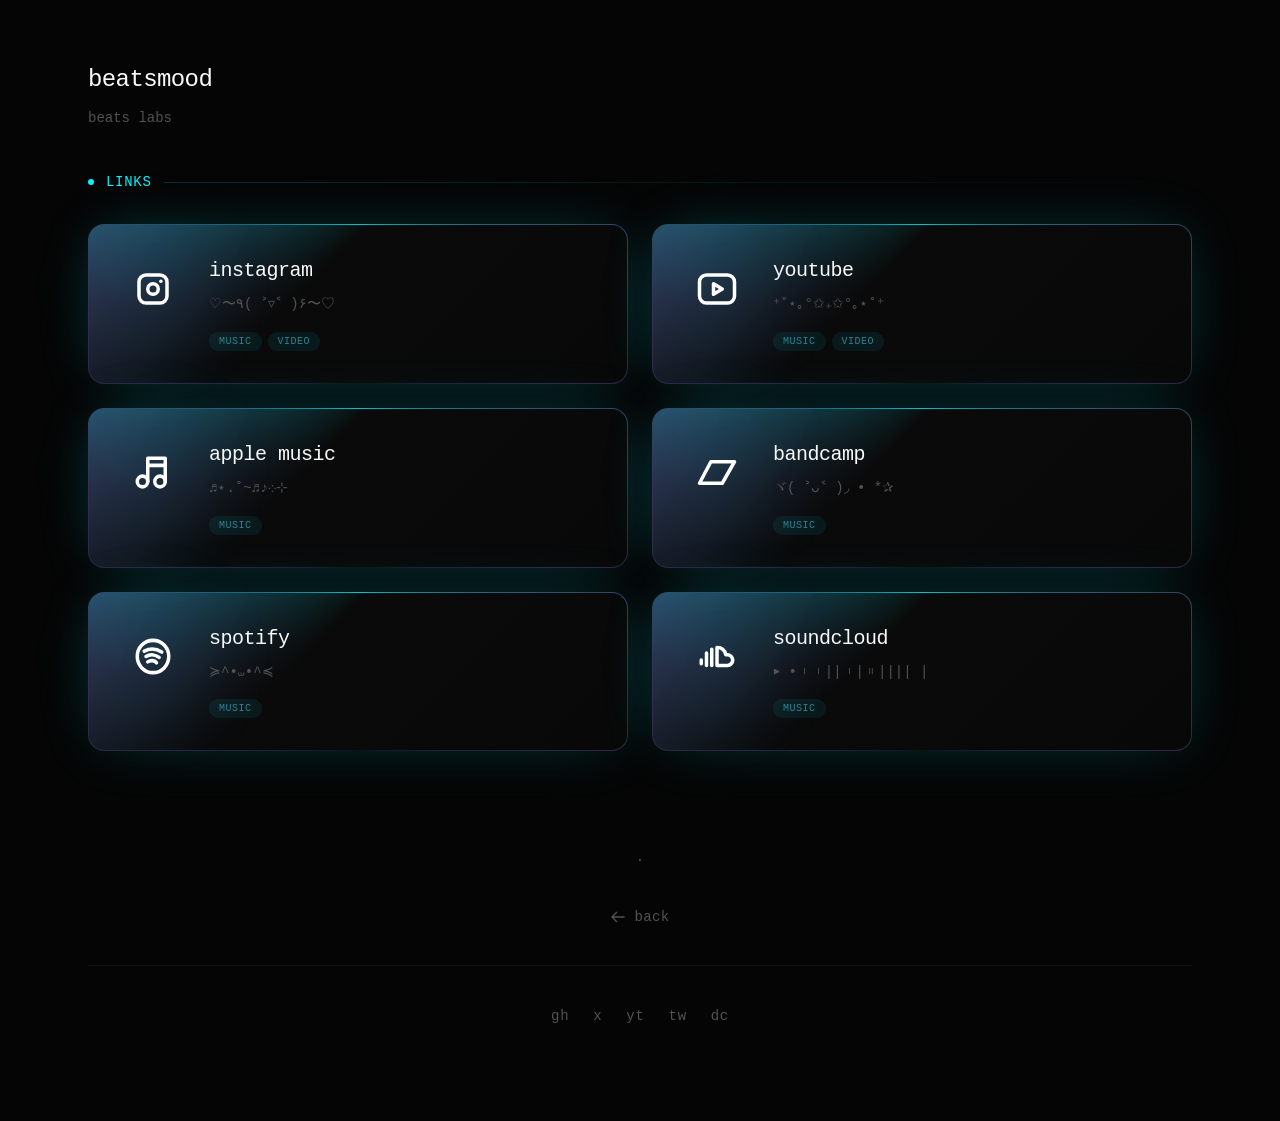
==== commit 9972828a: "Add files via upload" ====
--- a/beatsmood.html
+++ b/beatsmood.html
@@ -54,7 +54,7 @@
             <!-- Header -->
             <header class="animate-fade-in-up relative mb-10 pr-12 opacity-0 sm:pr-14" style="animation-delay: 0s;"> 
                 <h1 class="text-text text-2xl tracking-tight">beatsmood</h1> 
-                <p class="text-muted mt-2 max-w-2xl text-sm leading-7">lofi / instrumental / experimental music & video</p>
+                <p class="text-muted mt-2 max-w-2xl text-sm leading-7">beats labs</p>
             </header>
             <!-- Sponsors Sections Loop -->
             <div class="space-y-14"> 
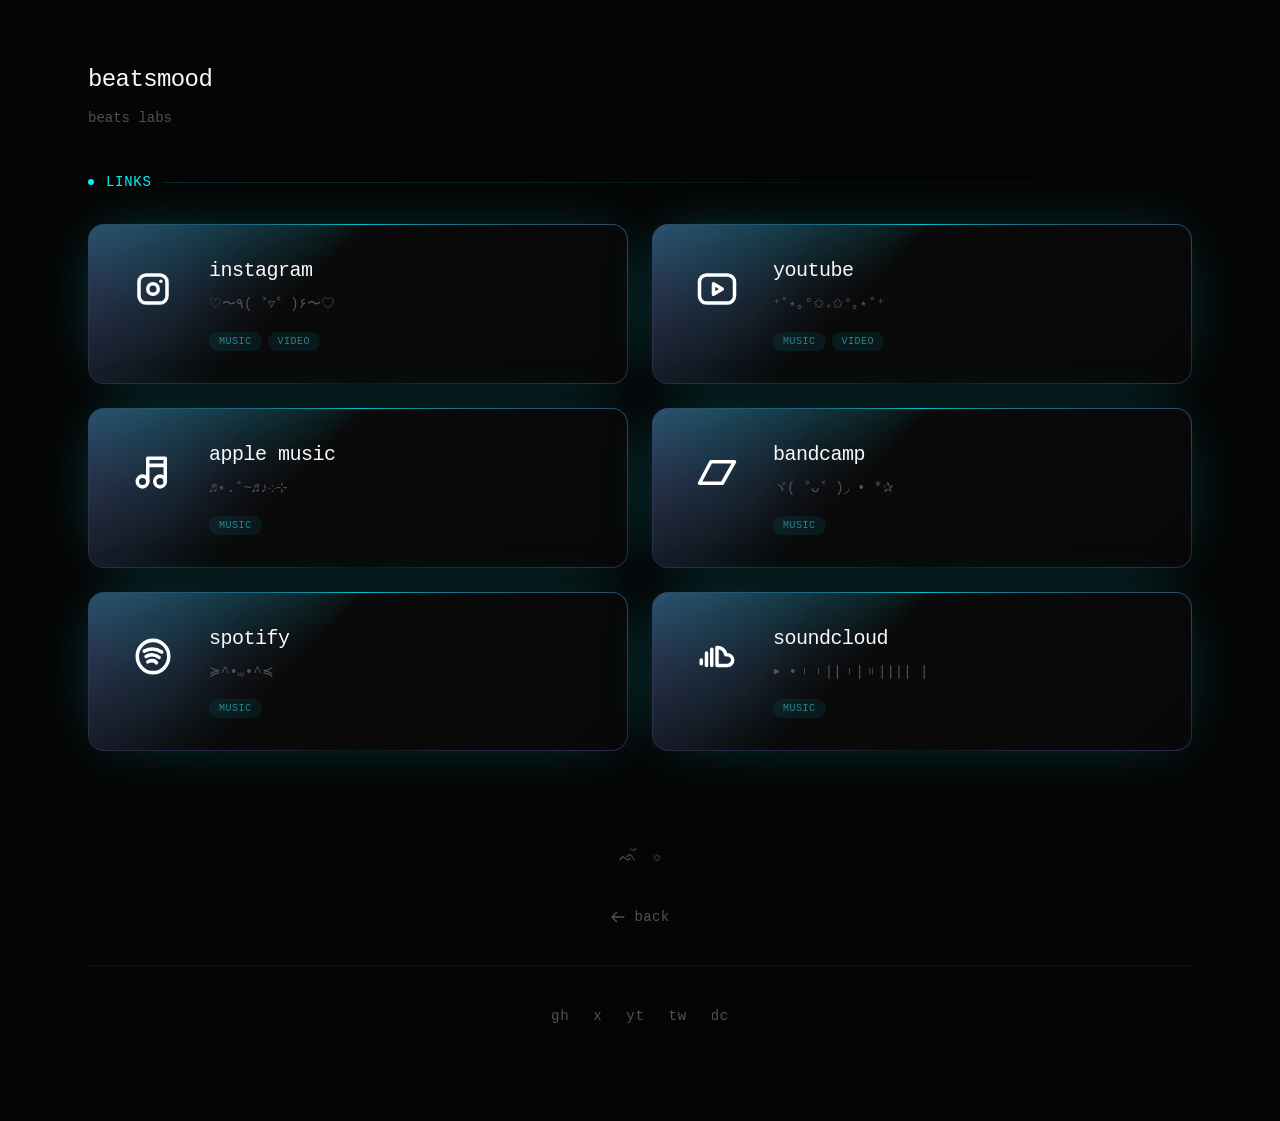
==== commit e031f88f: "Add files via upload" ====
--- a/beatsmood.html
+++ b/beatsmood.html
@@ -192,7 +192,7 @@
                 <!-- Call to Action Footer Section -->
                 <div class="animate-fade-in-up opacity-0" style="animation-delay: 0.15s;">
                     <footer class="text-muted animate-fade-in-up mt-24 text-center text-sm opacity-0" style="animation-delay: 0.2s;">
-                        .
+                        ᨒ ོ ☼
                     </footer> 
                 </div> 
             </div> 
@@ -214,7 +214,7 @@
                     <a href="https://github.com/capsulecomtr" target="_blank" rel="noopener noreferrer" class="text-muted transition-colors duration-200 hover:text-text">gh</a>
                     <a href="https://twitter.com/capsulecomtr" target="_blank" rel="noopener noreferrer" class="text-muted transition-colors duration-200 hover:text-text">x</a>
                     <a href="https://youtube.com/@capsulecomtr" target="_blank" rel="noopener noreferrer" class="text-muted transition-colors duration-200 hover:text-text">yt</a>
-                    <a href="javascript:void(0)" class="text-muted transition-colors duration-200 hover:text-text">tw</a>
+                    <a href="https://www.twitch.tv/capsulecomtr" class="text-muted transition-colors duration-200 hover:text-text">tw</a>
                     <a href="javascript:void(0)" class="text-muted transition-colors duration-200 hover:text-text">dc</a> 
                     </div> 
                 </div> 
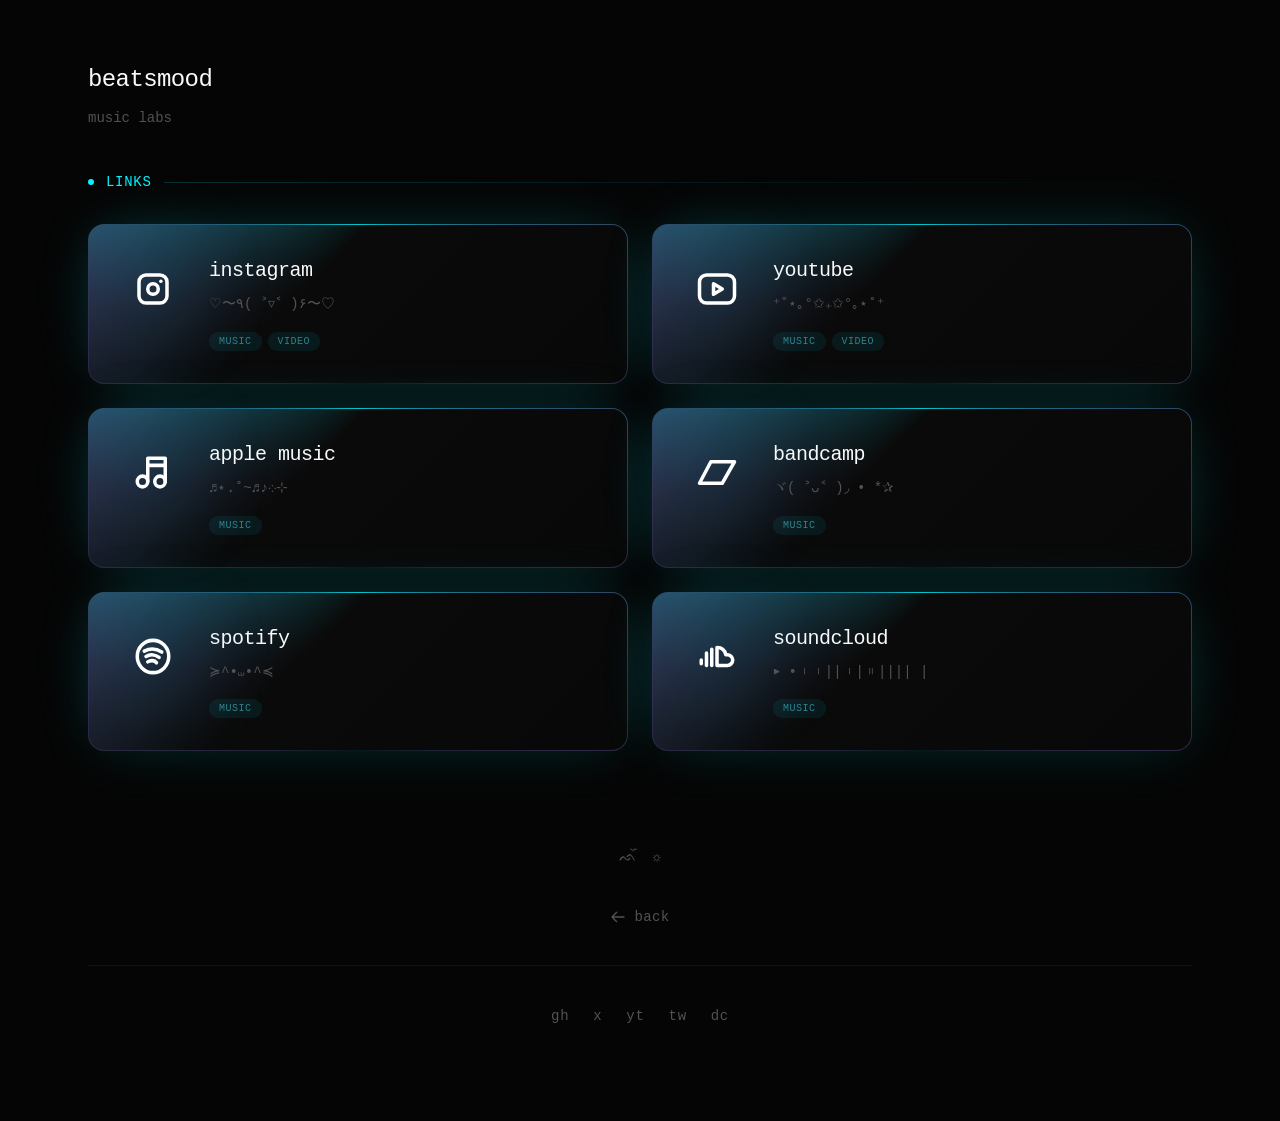
==== commit 916370b9: "Add files via upload" ====
--- a/beatsmood.html
+++ b/beatsmood.html
@@ -54,7 +54,7 @@
             <!-- Header -->
             <header class="animate-fade-in-up relative mb-10 pr-12 opacity-0 sm:pr-14" style="animation-delay: 0s;"> 
                 <h1 class="text-text text-2xl tracking-tight">beatsmood</h1> 
-                <p class="text-muted mt-2 max-w-2xl text-sm leading-7">beats labs</p>
+                <p class="text-muted mt-2 max-w-2xl text-sm leading-7">music labs</p>
             </header>
             <!-- Sponsors Sections Loop -->
             <div class="space-y-14"> 
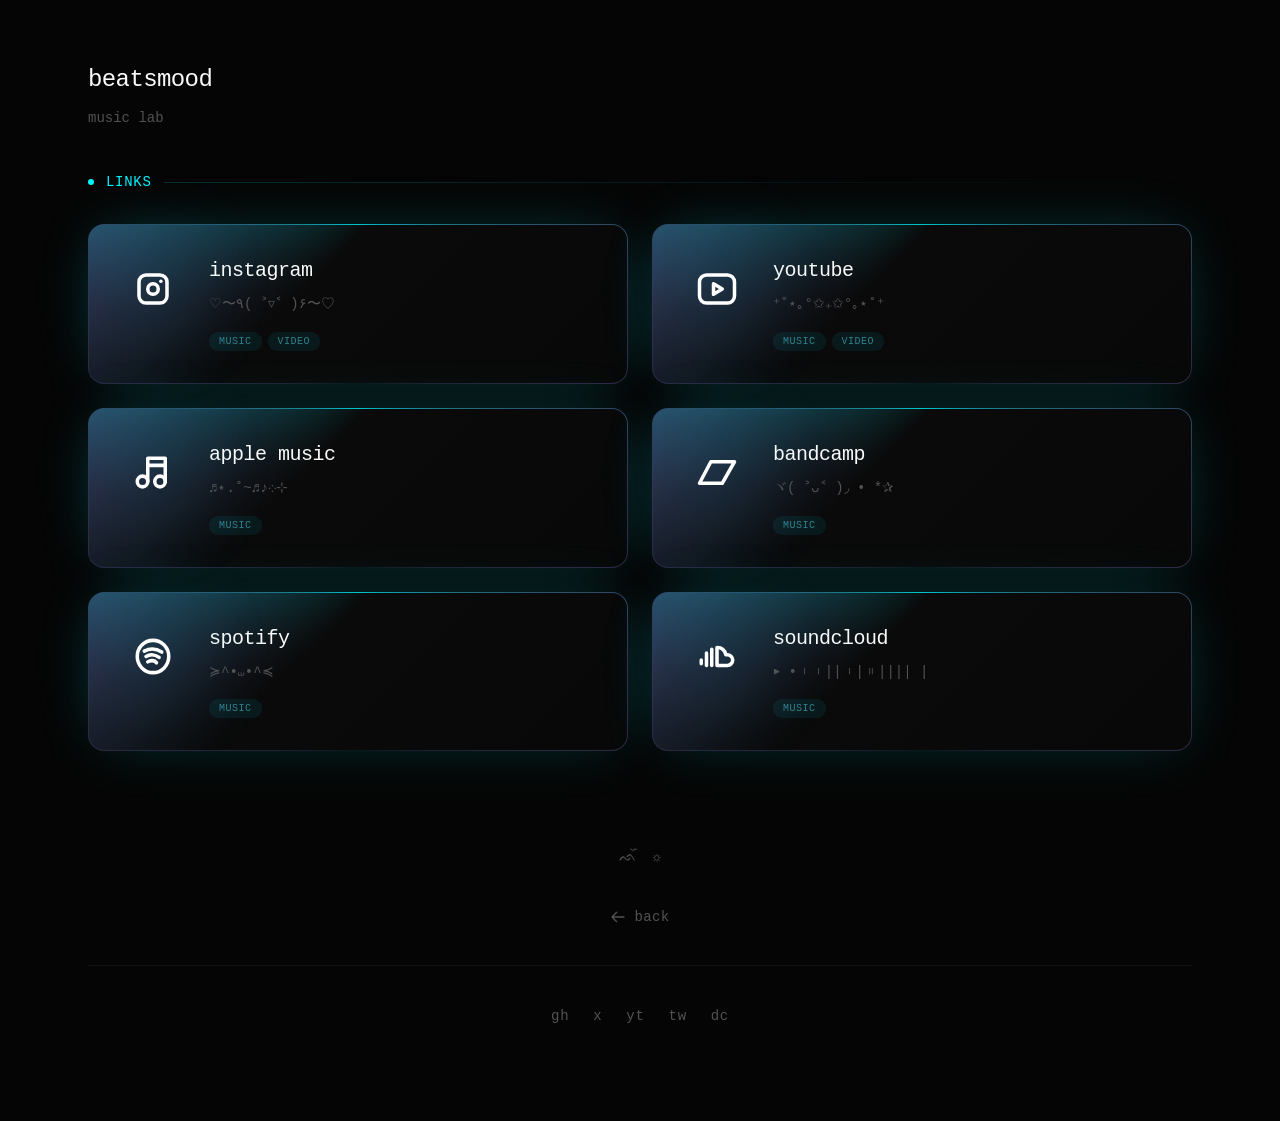
==== commit dd3f41b7: "Add files via upload" ====
--- a/beatsmood.html
+++ b/beatsmood.html
@@ -54,7 +54,7 @@
             <!-- Header -->
             <header class="animate-fade-in-up relative mb-10 pr-12 opacity-0 sm:pr-14" style="animation-delay: 0s;"> 
                 <h1 class="text-text text-2xl tracking-tight">beatsmood</h1> 
-                <p class="text-muted mt-2 max-w-2xl text-sm leading-7">music labs</p>
+                <p class="text-muted mt-2 max-w-2xl text-sm leading-7">music lab</p>
             </header>
             <!-- Sponsors Sections Loop -->
             <div class="space-y-14"> 
